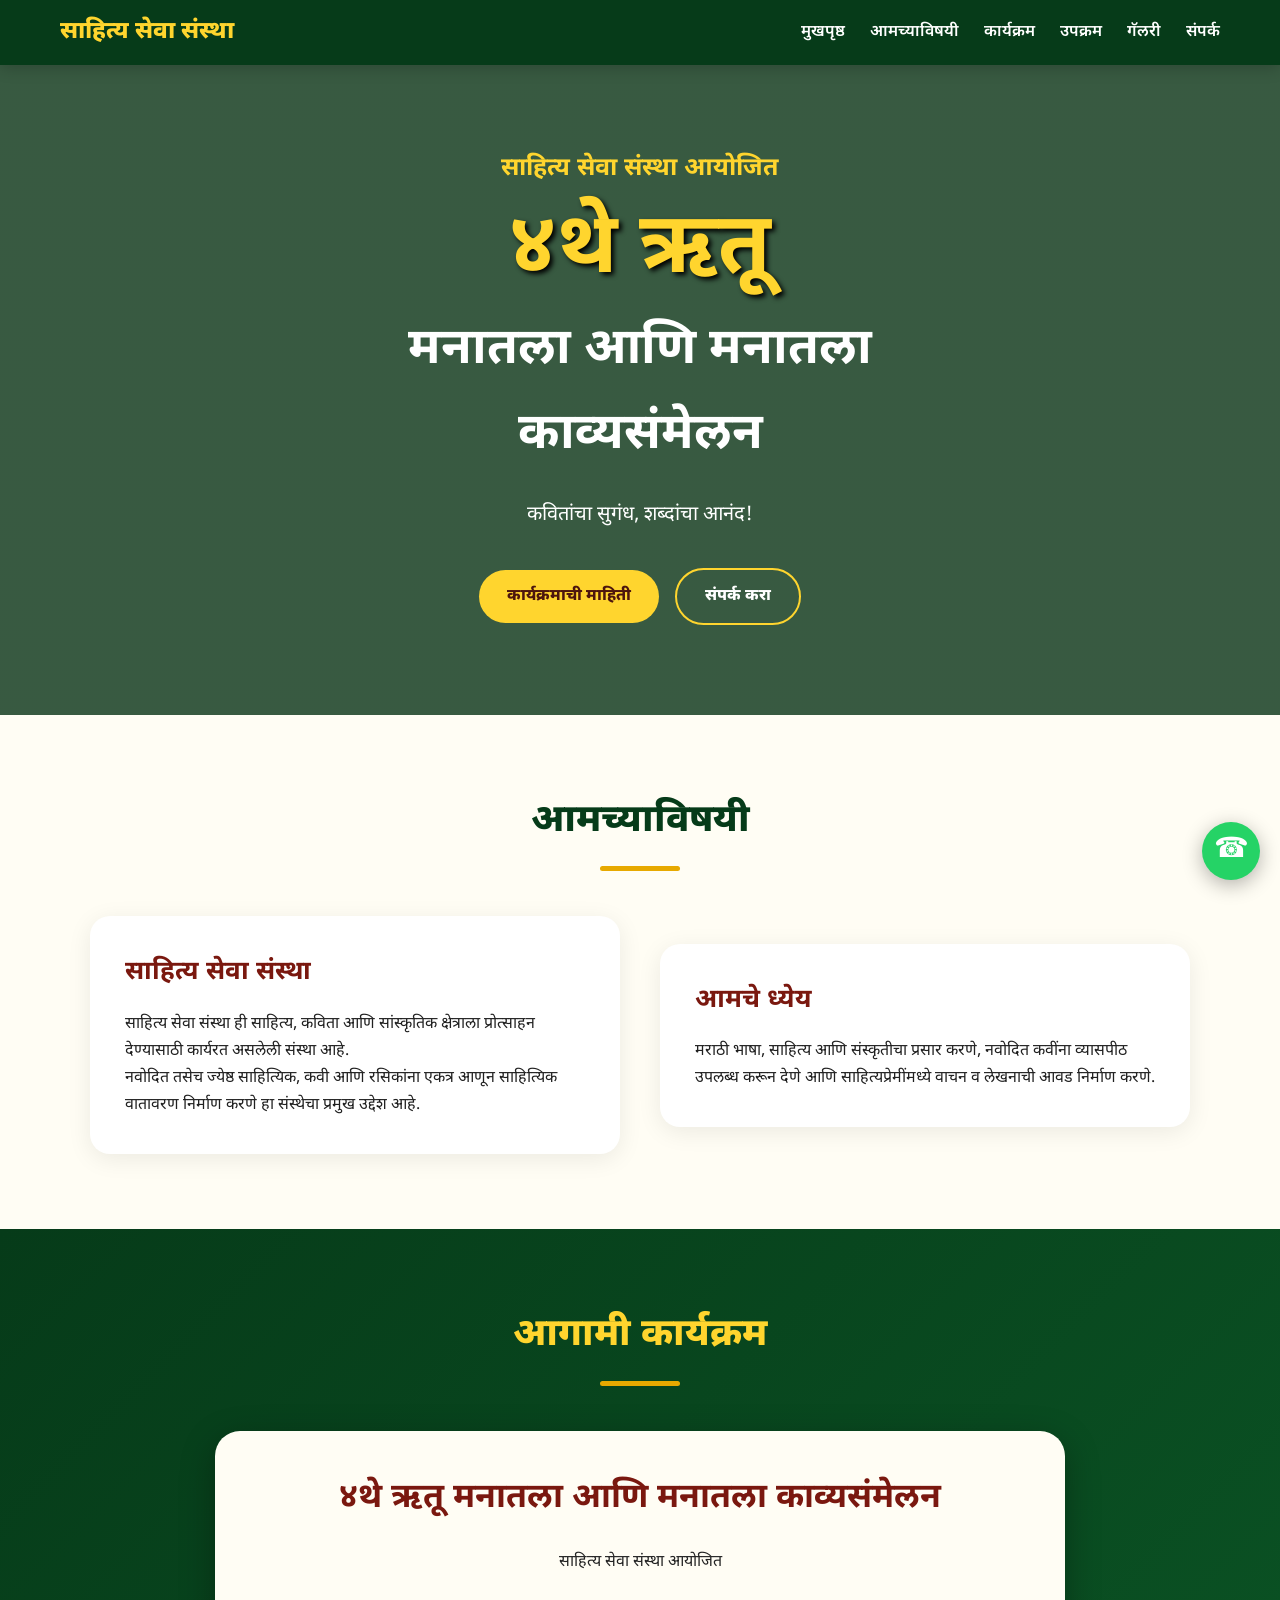
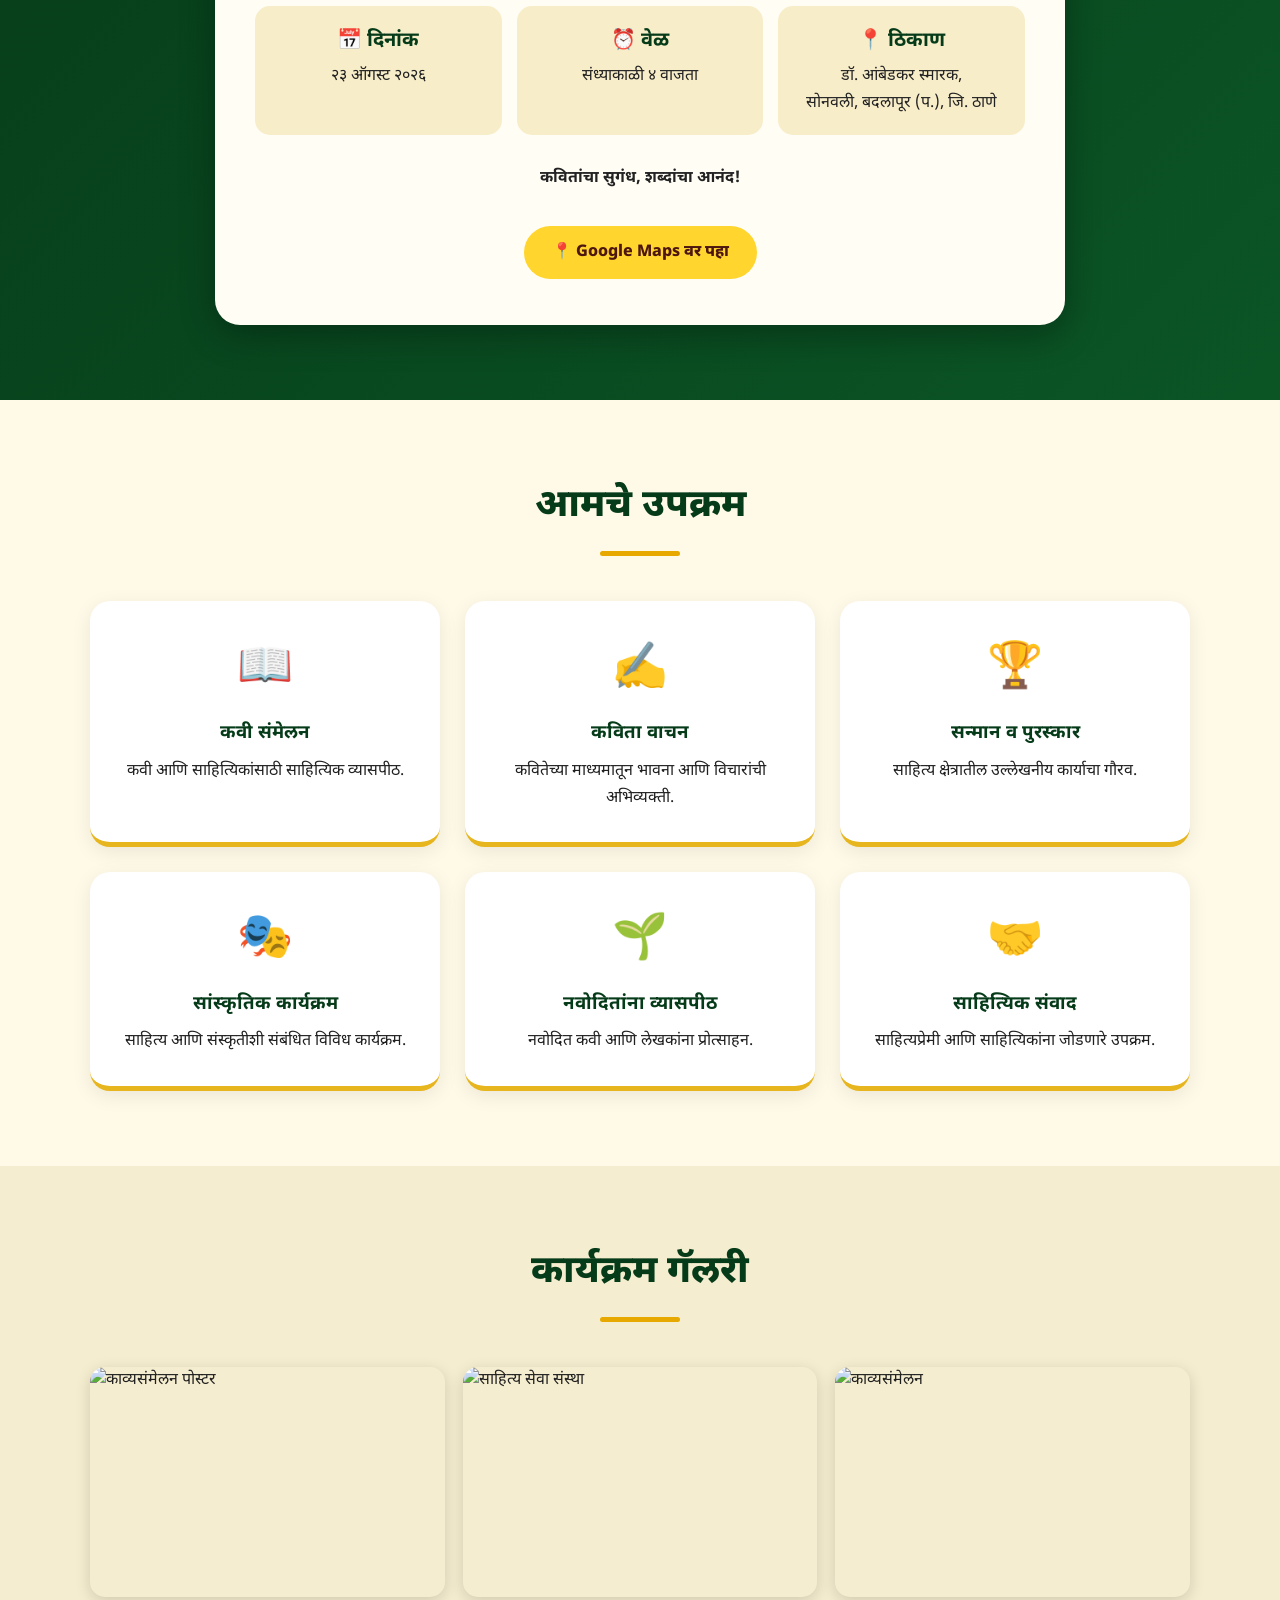
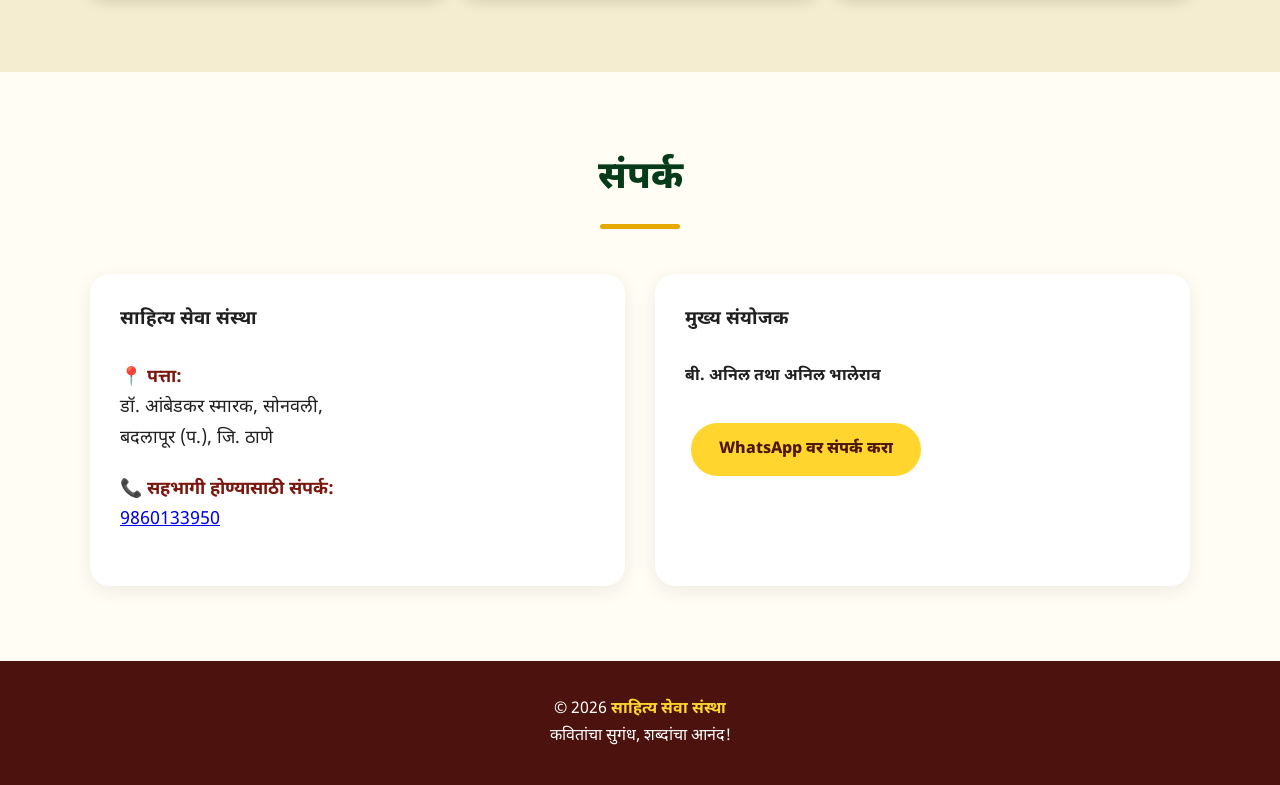
==== index.html @ 71b8d2a8 "Create index.html" ====
<!DOCTYPE html>
<html lang="mr">
<head>
  <meta charset="UTF-8">
  <meta name="viewport" content="width=device-width, initial-scale=1.0">

  <title>साहित्य सेवा संस्था | Sahitya Seva Sanstha</title>

  <meta name="description"
        content="साहित्य सेवा संस्था - कविता, साहित्य, कवी संमेलन आणि सांस्कृतिक उपक्रम">

  <link rel="preconnect" href="https://fonts.googleapis.com">
  <link rel="preconnect" href="https://fonts.gstatic.com" crossorigin>
  <link href="https://fonts.googleapis.com/css2?family=Noto+Sans+Devanagari:wght@400;500;600;700;800&display=swap" rel="stylesheet">

  <style>
    * {
      margin: 0;
      padding: 0;
      box-sizing: border-box;
    }

    html {
      scroll-behavior: smooth;
    }

    body {
      font-family: "Noto Sans Devanagari", sans-serif;
      background: #fff9e8;
      color: #202020;
      line-height: 1.7;
    }

    /* NAVBAR */
    nav {
      position: sticky;
      top: 0;
      z-index: 1000;
      background: #063b19;
      box-shadow: 0 3px 15px rgba(0,0,0,.2);
    }

    .nav-container {
      max-width: 1200px;
      margin: auto;
      display: flex;
      align-items: center;
      justify-content: space-between;
      padding: 12px 20px;
    }

    .logo-text {
      color: #ffd52e;
      font-size: 24px;
      font-weight: 800;
    }

    .menu {
      display: flex;
      gap: 25px;
      list-style: none;
    }

    .menu a {
      color: white;
      text-decoration: none;
      font-weight: 600;
      transition: .3s;
    }

    .menu a:hover {
      color: #ffd52e;
    }

    .menu-btn {
      display: none;
      color: white;
      font-size: 28px;
      cursor: pointer;
    }

    /* HERO */
    .hero {
      min-height: 650px;
      display: flex;
      align-items: center;
      justify-content: center;
      text-align: center;
      padding: 70px 20px;
      background:
        linear-gradient(rgba(0,45,18,.78), rgba(0,45,18,.78)),
        url("poster.jpg") center/cover no-repeat;
      color: white;
    }

    .hero-content {
      max-width: 900px;
    }

    .small-title {
      color: #ffd52e;
      font-size: 25px;
      font-weight: 700;
      margin-bottom: 10px;
    }

    .hero h1 {
      font-size: clamp(42px, 8vw, 85px);
      line-height: 1.2;
      color: #ffd52e;
      text-shadow: 3px 3px 5px #000;
    }

    .hero h2 {
      font-size: clamp(28px, 5vw, 50px);
      margin: 5px 0 20px;
    }

    .hero p {
      font-size: 20px;
      margin-bottom: 30px;
    }

    .btn {
      display: inline-block;
      background: #ffd52e;
      color: #4d160e;
      padding: 13px 28px;
      border-radius: 30px;
      text-decoration: none;
      font-weight: 800;
      margin: 6px;
      transition: .3s;
    }

    .btn:hover {
      transform: translateY(-3px);
      background: white;
    }

    .btn-outline {
      background: transparent;
      border: 2px solid #ffd52e;
      color: white;
    }

    /* GENERAL */
    section {
      padding: 75px 20px;
    }

    .container {
      max-width: 1100px;
      margin: auto;
    }

    .section-title {
      text-align: center;
      color: #063b19;
      font-size: 38px;
      margin-bottom: 12px;
      font-weight: 800;
    }

    .section-line {
      width: 80px;
      height: 5px;
      background: #e7a900;
      margin: 0 auto 45px;
      border-radius: 10px;
    }

    /* ABOUT */
    .about {
      background: #fffdf4;
    }

    .about-grid {
      display: grid;
      grid-template-columns: 1fr 1fr;
      gap: 40px;
      align-items: center;
    }

    .about-box {
      background: white;
      padding: 35px;
      border-radius: 20px;
      box-shadow: 0 5px 25px rgba(0,0,0,.08);
    }

    .about-box h3 {
      color: #7a180f;
      font-size: 26px;
      margin-bottom: 15px;
    }

    /* EVENT */
    .event {
      background: linear-gradient(135deg, #063b19, #0b5525);
      color: white;
    }

    .event .section-title {
      color: #ffd52e;
    }

    .event-card {
      max-width: 850px;
      margin: auto;
      background: #fffdf4;
      color: #222;
      padding: 40px;
      border-radius: 25px;
      text-align: center;
      box-shadow: 0 10px 35px rgba(0,0,0,.3);
    }

    .event-card h3 {
      color: #7a180f;
      font-size: 34px;
      margin-bottom: 20px;
    }

    .event-info {
      display: grid;
      grid-template-columns: repeat(3, 1fr);
      gap: 15px;
      margin: 30px 0;
    }

    .info {
      background: #f8edc9;
      padding: 18px;
      border-radius: 15px;
    }

    .info strong {
      display: block;
      color: #063b19;
      font-size: 20px;
      margin-bottom: 5px;
    }

    /* ACTIVITIES */
    .activities {
      background: #fff9e8;
    }

    .cards {
      display: grid;
      grid-template-columns: repeat(3, 1fr);
      gap: 25px;
    }

    .card {
      background: white;
      padding: 30px 20px;
      border-radius: 20px;
      text-align: center;
      box-shadow: 0 5px 20px rgba(0,0,0,.08);
      border-bottom: 5px solid #e7b51d;
      transition: .3s;
    }

    .card:hover {
      transform: translateY(-7px);
    }

    .icon {
      font-size: 45px;
      margin-bottom: 10px;
    }

    .card h3 {
      color: #063b19;
      margin-bottom: 8px;
    }

    /* GALLERY */
    .gallery {
      background: #f5edcf;
    }

    .gallery-grid {
      display: grid;
      grid-template-columns: repeat(3, 1fr);
      gap: 18px;
    }

    .gallery-grid img {
      width: 100%;
      height: 230px;
      object-fit: cover;
      border-radius: 15px;
      box-shadow: 0 4px 15px rgba(0,0,0,.15);
      transition: .3s;
    }

    .gallery-grid img:hover {
      transform: scale(1.03);
    }

    /* CONTACT */
    .contact {
      background: #fffdf4;
    }

    .contact-grid {
      display: grid;
      grid-template-columns: 1fr 1fr;
      gap: 30px;
    }

    .contact-box {
      padding: 30px;
      background: white;
      border-radius: 20px;
      box-shadow: 0 5px 20px rgba(0,0,0,.08);
    }

    .contact-item {
      margin-bottom: 20px;
      font-size: 18px;
    }

    .contact-item strong {
      color: #7a180f;
    }

    /* FOOTER */
    footer {
      background: #4c120d;
      color: white;
      text-align: center;
      padding: 35px 20px;
    }

    footer strong {
      color: #ffd52e;
    }

    /* WHATSAPP */
    .whatsapp {
      position: fixed;
      right: 20px;
      bottom: 20px;
      width: 58px;
      height: 58px;
      border-radius: 50%;
      background: #25D366;
      color: white;
      display: flex;
      align-items: center;
      justify-content: center;
      font-size: 28px;
      text-decoration: none;
      box-shadow: 0 5px 20px rgba(0,0,0,.3);
      z-index: 999;
    }

    /* MOBILE */
    @media (max-width: 768px) {

      .menu-btn {
        display: block;
      }

      .menu {
        display: none;
        position: absolute;
        top: 62px;
        left: 0;
        width: 100%;
        background: #063b19;
        flex-direction: column;
        text-align: center;
        padding: 20px;
        gap: 15px;
      }

      .menu.active {
        display: flex;
      }

      .about-grid,
      .contact-grid {
        grid-template-columns: 1fr;
      }

      .cards {
        grid-template-columns: 1fr;
      }

      .gallery-grid {
        grid-template-columns: 1fr 1fr;
      }

      .event-info {
        grid-template-columns: 1fr;
      }

      .hero {
        min-height: 600px;
      }

      .section-title {
        font-size: 30px;
      }
    }

    @media (max-width: 450px) {
      .gallery-grid {
        grid-template-columns: 1fr;
      }

      .event-card {
        padding: 25px 15px;
      }
    }
  </style>
</head>

<body>

<!-- NAVIGATION -->
<nav>
  <div class="nav-container">

    <div class="logo-text">
      साहित्य सेवा संस्था
    </div>

    <div class="menu-btn" onclick="toggleMenu()">☰</div>

    <ul class="menu" id="menu">
      <li><a href="#home">मुखपृष्ठ</a></li>
      <li><a href="#about">आमच्याविषयी</a></li>
      <li><a href="#event">कार्यक्रम</a></li>
      <li><a href="#activities">उपक्रम</a></li>
      <li><a href="#gallery">गॅलरी</a></li>
      <li><a href="#contact">संपर्क</a></li>
    </ul>

  </div>
</nav>


<!-- HERO -->
<section class="hero" id="home">

  <div class="hero-content">

    <div class="small-title">
      साहित्य सेवा संस्था आयोजित
    </div>

    <h1>४थे ऋतू</h1>

    <h2>मनातला आणि मनातला<br>काव्यसंमेलन</h2>

    <p>
      कवितांचा सुगंध, शब्दांचा आनंद!
    </p>

    <a href="#event" class="btn">
      कार्यक्रमाची माहिती
    </a>

    <a href="#contact" class="btn btn-outline">
      संपर्क करा
    </a>

  </div>

</section>


<!-- ABOUT -->
<section class="about" id="about">

  <div class="container">

    <h2 class="section-title">आमच्याविषयी</h2>
    <div class="section-line"></div>

    <div class="about-grid">

      <div class="about-box">

        <h3>साहित्य सेवा संस्था</h3>

        <p>
          साहित्य सेवा संस्था ही साहित्य, कविता आणि
          सांस्कृतिक क्षेत्राला प्रोत्साहन देण्यासाठी कार्यरत
          असलेली संस्था आहे.
        </p>

        <p>
          नवोदित तसेच ज्येष्ठ साहित्यिक, कवी आणि
          रसिकांना एकत्र आणून साहित्यिक वातावरण निर्माण
          करणे हा संस्थेचा प्रमुख उद्देश आहे.
        </p>

      </div>

      <div class="about-box">

        <h3>आमचे ध्येय</h3>

        <p>
          मराठी भाषा, साहित्य आणि संस्कृतीचा प्रसार करणे,
          नवोदित कवींना व्यासपीठ उपलब्ध करून देणे आणि
          साहित्यप्रेमींमध्ये वाचन व लेखनाची आवड निर्माण
          करणे.
        </p>

      </div>

    </div>

  </div>

</section>


<!-- EVENT -->
<section class="event" id="event">

  <div class="container">

    <h2 class="section-title">
      आगामी कार्यक्रम
    </h2>

    <div class="section-line"></div>

    <div class="event-card">

      <h3>
        ४थे ऋतू मनातला आणि मनातला काव्यसंमेलन
      </h3>

      <p>
        साहित्य सेवा संस्था आयोजित
      </p>

      <div class="event-info">

        <div class="info">
          <strong>📅 दिनांक</strong>
          २३ ऑगस्ट २०२६
        </div>

        <div class="info">
          <strong>⏰ वेळ</strong>
          संध्याकाळी ४ वाजता
        </div>

        <div class="info">
          <strong>📍 ठिकाण</strong>
          डॉ. आंबेडकर स्मारक,<br>
          सोनवली, बदलापूर (प.), जि. ठाणे
        </div>

      </div>

      <p>
        <strong>कवितांचा सुगंध, शब्दांचा आनंद!</strong>
      </p>

      <br>

      <a
        href="https://www.google.com/maps/search/?api=1&query=Dr.+Babasaheb+Ambedkar+Smark+Sonawali+Badlapur"
        target="_blank"
        class="btn">
        📍 Google Maps वर पहा
      </a>

    </div>

  </div>

</section>


<!-- ACTIVITIES -->
<section class="activities" id="activities">

  <div class="container">

    <h2 class="section-title">आमचे उपक्रम</h2>
    <div class="section-line"></div>

    <div class="cards">

      <div class="card">
        <div class="icon">📖</div>
        <h3>कवी संमेलन</h3>
        <p>
          कवी आणि साहित्यिकांसाठी साहित्यिक व्यासपीठ.
        </p>
      </div>

      <div class="card">
        <div class="icon">✍️</div>
        <h3>कविता वाचन</h3>
        <p>
          कवितेच्या माध्यमातून भावना आणि विचारांची अभिव्यक्ती.
        </p>
      </div>

      <div class="card">
        <div class="icon">🏆</div>
        <h3>सन्मान व पुरस्कार</h3>
        <p>
          साहित्य क्षेत्रातील उल्लेखनीय कार्याचा गौरव.
        </p>
      </div>

      <div class="card">
        <div class="icon">🎭</div>
        <h3>सांस्कृतिक कार्यक्रम</h3>
        <p>
          साहित्य आणि संस्कृतीशी संबंधित विविध कार्यक्रम.
        </p>
      </div>

      <div class="card">
        <div class="icon">🌱</div>
        <h3>नवोदितांना व्यासपीठ</h3>
        <p>
          नवोदित कवी आणि लेखकांना प्रोत्साहन.
        </p>
      </div>

      <div class="card">
        <div class="icon">🤝</div>
        <h3>साहित्यिक संवाद</h3>
        <p>
          साहित्यप्रेमी आणि साहित्यिकांना जोडणारे उपक्रम.
        </p>
      </div>

    </div>

  </div>

</section>


<!-- GALLERY -->
<section class="gallery" id="gallery">

  <div class="container">

    <h2 class="section-title">कार्यक्रम गॅलरी</h2>
    <div class="section-line"></div>

    <div class="gallery-grid">

      <img src="poster.jpg" alt="काव्यसंमेलन पोस्टर">

      <img src="poster.jpg" alt="साहित्य सेवा संस्था">

      <img src="poster.jpg" alt="काव्यसंमेलन">

    </div>

  </div>

</section>


<!-- CONTACT -->
<section class="contact" id="contact">

  <div class="container">

    <h2 class="section-title">संपर्क</h2>
    <div class="section-line"></div>

    <div class="contact-grid">

      <div class="contact-box">

        <h3>साहित्य सेवा संस्था</h3>

        <br>

        <div class="contact-item">
          <strong>📍 पत्ता:</strong><br>
          डॉ. आंबेडकर स्मारक, सोनवली,<br>
          बदलापूर (प.), जि. ठाणे
        </div>

        <div class="contact-item">
          <strong>📞 सहभागी होण्यासाठी संपर्क:</strong><br>
          <a href="tel:9860133950">
            9860133950
          </a>
        </div>

      </div>


      <div class="contact-box">

        <h3>मुख्य संयोजक</h3>

        <br>

        <p>
          <strong>बी. अनिल तथा अनिल भालेराव</strong>
        </p>

        <br>

        <a
          href="https://wa.me/919860133950?text=नमस्कार,%20साहित्य%20सेवा%20संस्थेच्या%20कार्यक्रमाबद्दल%20माहिती%20हवी%20आहे."
          target="_blank"
          class="btn">
          WhatsApp वर संपर्क करा
        </a>

      </div>

    </div>

  </div>

</section>


<!-- FOOTER -->
<footer>

  <p>
    © 2026 <strong>साहित्य सेवा संस्था</strong>
  </p>

  <p>
    कवितांचा सुगंध, शब्दांचा आनंद!
  </p>

</footer>


<!-- WHATSAPP -->
<a
  class="whatsapp"
  href="https://wa.me/919860133950"
  target="_blank"
  aria-label="WhatsApp">
  ☎
</a>


<script>
  function toggleMenu() {
    document.getElementById("menu").classList.toggle("active");
  }

  document.querySelectorAll(".menu a").forEach(function(link) {
    link.addEventListener("click", function() {
      document.getElementById("menu").classList.remove("active");
    });
  });
</script>

</body>
</html>
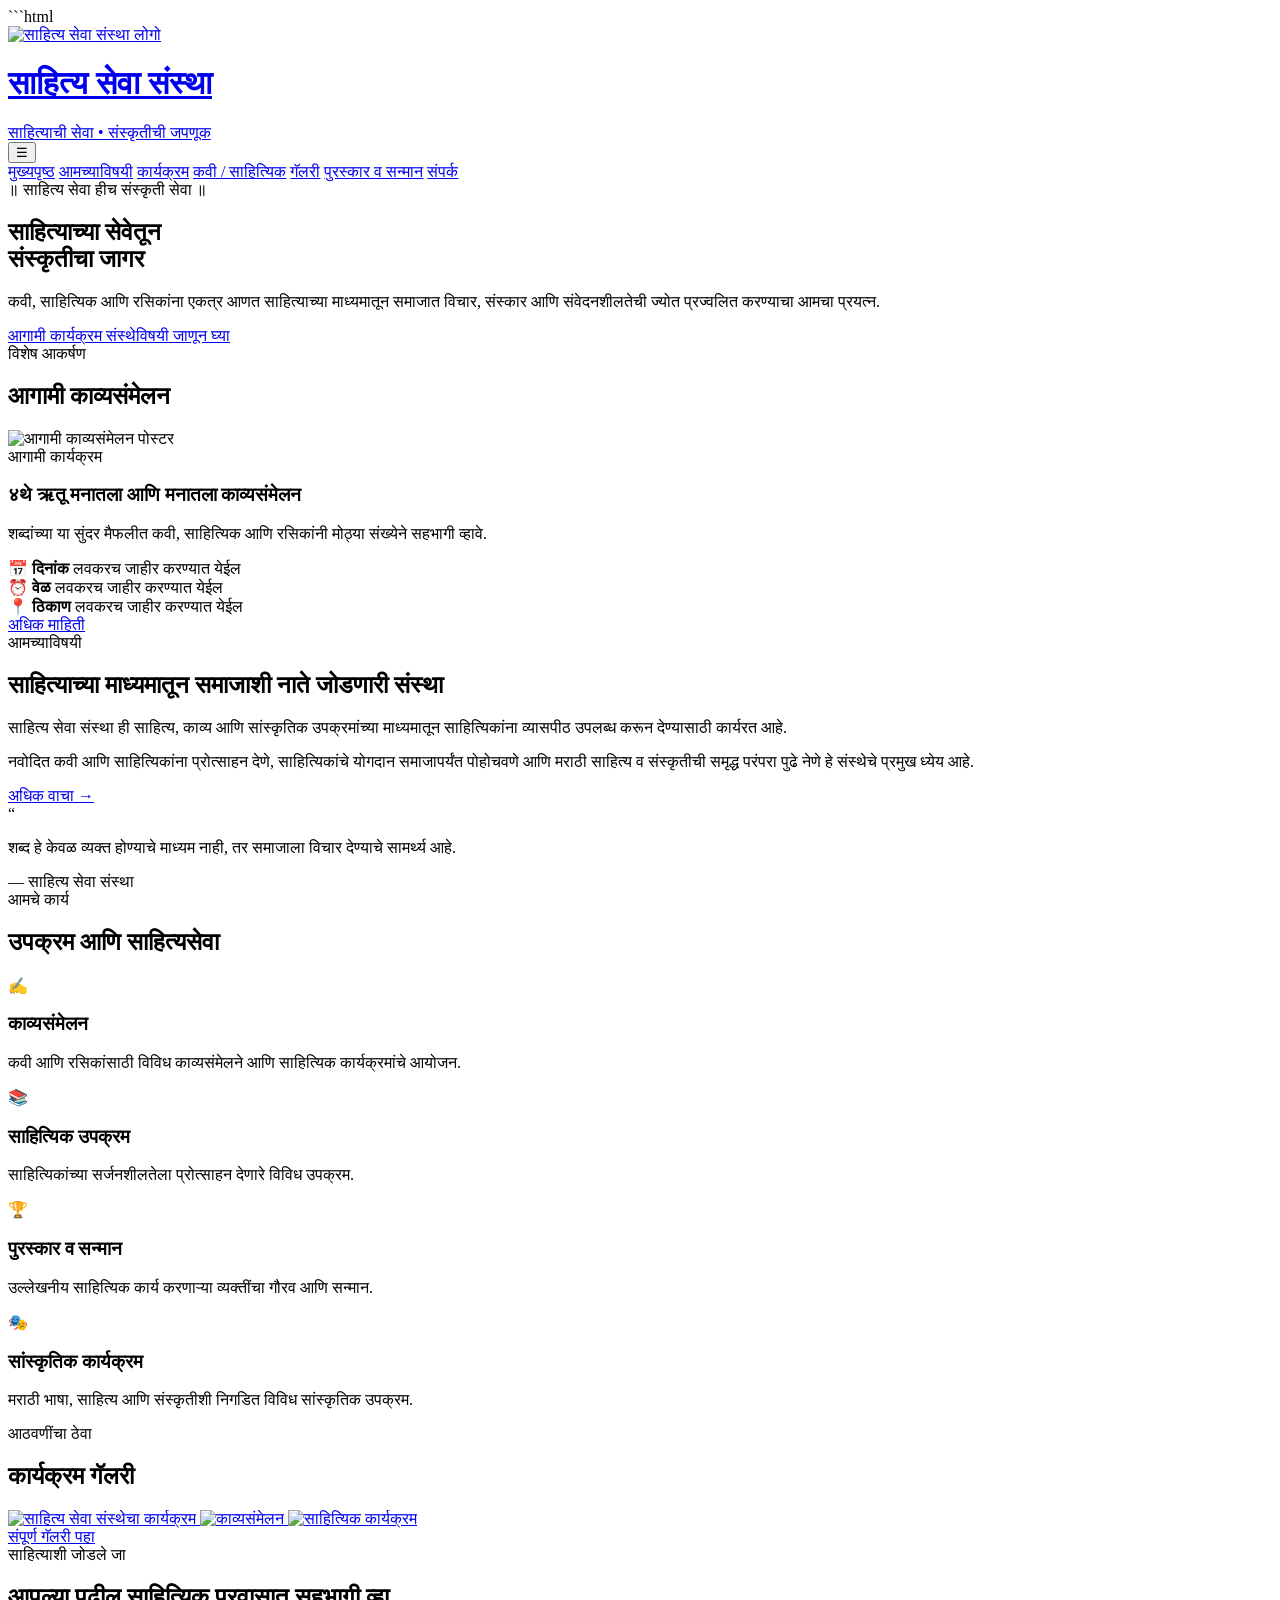
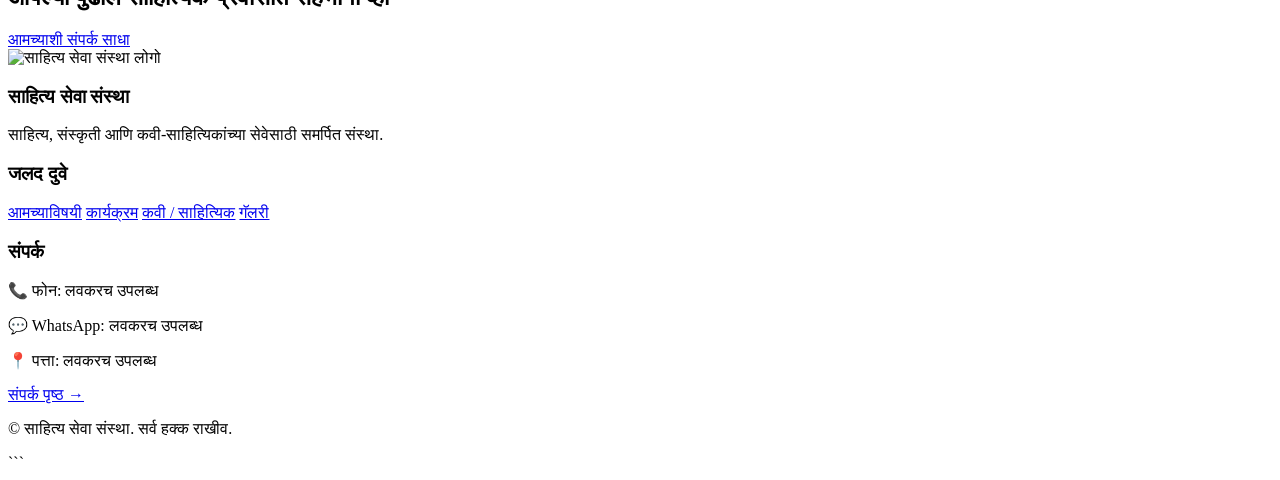
==== commit 91958057: "Update index.html" ====
--- a/index.html
+++ b/index.html
@@ -1,773 +1,397 @@
+```html
 <!DOCTYPE html>
 <html lang="mr">
 <head>
-  <meta charset="UTF-8">
-  <meta name="viewport" content="width=device-width, initial-scale=1.0">
-
-  <title>साहित्य सेवा संस्था | Sahitya Seva Sanstha</title>
-
-  <meta name="description"
-        content="साहित्य सेवा संस्था - कविता, साहित्य, कवी संमेलन आणि सांस्कृतिक उपक्रम">
-
-  <link rel="preconnect" href="https://fonts.googleapis.com">
-  <link rel="preconnect" href="https://fonts.gstatic.com" crossorigin>
-  <link href="https://fonts.googleapis.com/css2?family=Noto+Sans+Devanagari:wght@400;500;600;700;800&display=swap" rel="stylesheet">
-
-  <style>
-    * {
-      margin: 0;
-      padding: 0;
-      box-sizing: border-box;
-    }
-
-    html {
-      scroll-behavior: smooth;
-    }
-
-    body {
-      font-family: "Noto Sans Devanagari", sans-serif;
-      background: #fff9e8;
-      color: #202020;
-      line-height: 1.7;
-    }
-
-    /* NAVBAR */
-    nav {
-      position: sticky;
-      top: 0;
-      z-index: 1000;
-      background: #063b19;
-      box-shadow: 0 3px 15px rgba(0,0,0,.2);
-    }
-
-    .nav-container {
-      max-width: 1200px;
-      margin: auto;
-      display: flex;
-      align-items: center;
-      justify-content: space-between;
-      padding: 12px 20px;
-    }
-
-    .logo-text {
-      color: #ffd52e;
-      font-size: 24px;
-      font-weight: 800;
-    }
-
-    .menu {
-      display: flex;
-      gap: 25px;
-      list-style: none;
-    }
-
-    .menu a {
-      color: white;
-      text-decoration: none;
-      font-weight: 600;
-      transition: .3s;
-    }
-
-    .menu a:hover {
-      color: #ffd52e;
-    }
-
-    .menu-btn {
-      display: none;
-      color: white;
-      font-size: 28px;
-      cursor: pointer;
-    }
-
-    /* HERO */
-    .hero {
-      min-height: 650px;
-      display: flex;
-      align-items: center;
-      justify-content: center;
-      text-align: center;
-      padding: 70px 20px;
-      background:
-        linear-gradient(rgba(0,45,18,.78), rgba(0,45,18,.78)),
-        url("poster.jpg") center/cover no-repeat;
-      color: white;
-    }
-
-    .hero-content {
-      max-width: 900px;
-    }
-
-    .small-title {
-      color: #ffd52e;
-      font-size: 25px;
-      font-weight: 700;
-      margin-bottom: 10px;
-    }
-
-    .hero h1 {
-      font-size: clamp(42px, 8vw, 85px);
-      line-height: 1.2;
-      color: #ffd52e;
-      text-shadow: 3px 3px 5px #000;
-    }
-
-    .hero h2 {
-      font-size: clamp(28px, 5vw, 50px);
-      margin: 5px 0 20px;
-    }
-
-    .hero p {
-      font-size: 20px;
-      margin-bottom: 30px;
-    }
-
-    .btn {
-      display: inline-block;
-      background: #ffd52e;
-      color: #4d160e;
-      padding: 13px 28px;
-      border-radius: 30px;
-      text-decoration: none;
-      font-weight: 800;
-      margin: 6px;
-      transition: .3s;
-    }
-
-    .btn:hover {
-      transform: translateY(-3px);
-      background: white;
-    }
-
-    .btn-outline {
-      background: transparent;
-      border: 2px solid #ffd52e;
-      color: white;
-    }
-
-    /* GENERAL */
-    section {
-      padding: 75px 20px;
-    }
-
-    .container {
-      max-width: 1100px;
-      margin: auto;
-    }
-
-    .section-title {
-      text-align: center;
-      color: #063b19;
-      font-size: 38px;
-      margin-bottom: 12px;
-      font-weight: 800;
-    }
-
-    .section-line {
-      width: 80px;
-      height: 5px;
-      background: #e7a900;
-      margin: 0 auto 45px;
-      border-radius: 10px;
-    }
-
-    /* ABOUT */
-    .about {
-      background: #fffdf4;
-    }
-
-    .about-grid {
-      display: grid;
-      grid-template-columns: 1fr 1fr;
-      gap: 40px;
-      align-items: center;
-    }
-
-    .about-box {
-      background: white;
-      padding: 35px;
-      border-radius: 20px;
-      box-shadow: 0 5px 25px rgba(0,0,0,.08);
-    }
-
-    .about-box h3 {
-      color: #7a180f;
-      font-size: 26px;
-      margin-bottom: 15px;
-    }
-
-    /* EVENT */
-    .event {
-      background: linear-gradient(135deg, #063b19, #0b5525);
-      color: white;
-    }
-
-    .event .section-title {
-      color: #ffd52e;
-    }
-
-    .event-card {
-      max-width: 850px;
-      margin: auto;
-      background: #fffdf4;
-      color: #222;
-      padding: 40px;
-      border-radius: 25px;
-      text-align: center;
-      box-shadow: 0 10px 35px rgba(0,0,0,.3);
-    }
-
-    .event-card h3 {
-      color: #7a180f;
-      font-size: 34px;
-      margin-bottom: 20px;
-    }
-
-    .event-info {
-      display: grid;
-      grid-template-columns: repeat(3, 1fr);
-      gap: 15px;
-      margin: 30px 0;
-    }
-
-    .info {
-      background: #f8edc9;
-      padding: 18px;
-      border-radius: 15px;
-    }
-
-    .info strong {
-      display: block;
-      color: #063b19;
-      font-size: 20px;
-      margin-bottom: 5px;
-    }
-
-    /* ACTIVITIES */
-    .activities {
-      background: #fff9e8;
-    }
-
-    .cards {
-      display: grid;
-      grid-template-columns: repeat(3, 1fr);
-      gap: 25px;
-    }
-
-    .card {
-      background: white;
-      padding: 30px 20px;
-      border-radius: 20px;
-      text-align: center;
-      box-shadow: 0 5px 20px rgba(0,0,0,.08);
-      border-bottom: 5px solid #e7b51d;
-      transition: .3s;
-    }
-
-    .card:hover {
-      transform: translateY(-7px);
-    }
-
-    .icon {
-      font-size: 45px;
-      margin-bottom: 10px;
-    }
-
-    .card h3 {
-      color: #063b19;
-      margin-bottom: 8px;
-    }
-
-    /* GALLERY */
-    .gallery {
-      background: #f5edcf;
-    }
-
-    .gallery-grid {
-      display: grid;
-      grid-template-columns: repeat(3, 1fr);
-      gap: 18px;
-    }
-
-    .gallery-grid img {
-      width: 100%;
-      height: 230px;
-      object-fit: cover;
-      border-radius: 15px;
-      box-shadow: 0 4px 15px rgba(0,0,0,.15);
-      transition: .3s;
-    }
-
-    .gallery-grid img:hover {
-      transform: scale(1.03);
-    }
-
-    /* CONTACT */
-    .contact {
-      background: #fffdf4;
-    }
-
-    .contact-grid {
-      display: grid;
-      grid-template-columns: 1fr 1fr;
-      gap: 30px;
-    }
-
-    .contact-box {
-      padding: 30px;
-      background: white;
-      border-radius: 20px;
-      box-shadow: 0 5px 20px rgba(0,0,0,.08);
-    }
-
-    .contact-item {
-      margin-bottom: 20px;
-      font-size: 18px;
-    }
-
-    .contact-item strong {
-      color: #7a180f;
-    }
-
-    /* FOOTER */
-    footer {
-      background: #4c120d;
-      color: white;
-      text-align: center;
-      padding: 35px 20px;
-    }
-
-    footer strong {
-      color: #ffd52e;
-    }
-
-    /* WHATSAPP */
-    .whatsapp {
-      position: fixed;
-      right: 20px;
-      bottom: 20px;
-      width: 58px;
-      height: 58px;
-      border-radius: 50%;
-      background: #25D366;
-      color: white;
-      display: flex;
-      align-items: center;
-      justify-content: center;
-      font-size: 28px;
-      text-decoration: none;
-      box-shadow: 0 5px 20px rgba(0,0,0,.3);
-      z-index: 999;
-    }
-
-    /* MOBILE */
-    @media (max-width: 768px) {
-
-      .menu-btn {
-        display: block;
-      }
-
-      .menu {
-        display: none;
-        position: absolute;
-        top: 62px;
-        left: 0;
-        width: 100%;
-        background: #063b19;
-        flex-direction: column;
-        text-align: center;
-        padding: 20px;
-        gap: 15px;
-      }
-
-      .menu.active {
-        display: flex;
-      }
-
-      .about-grid,
-      .contact-grid {
-        grid-template-columns: 1fr;
-      }
-
-      .cards {
-        grid-template-columns: 1fr;
-      }
-
-      .gallery-grid {
-        grid-template-columns: 1fr 1fr;
-      }
-
-      .event-info {
-        grid-template-columns: 1fr;
-      }
-
-      .hero {
-        min-height: 600px;
-      }
-
-      .section-title {
-        font-size: 30px;
-      }
-    }
-
-    @media (max-width: 450px) {
-      .gallery-grid {
-        grid-template-columns: 1fr;
-      }
-
-      .event-card {
-        padding: 25px 15px;
-      }
-    }
-  </style>
+    <meta charset="UTF-8">
+    <meta name="viewport" content="width=device-width, initial-scale=1.0">
+
+    <title>साहित्य सेवा संस्था | साहित्य, संस्कृती आणि काव्यसेवा</title>
+
+    <meta name="description"
+          content="साहित्य सेवा संस्था - साहित्य, काव्य, संस्कृती आणि साहित्यिकांच्या सेवेसाठी कार्यरत संस्था.">
+
+    <link rel="stylesheet" href="style.css">
 </head>
 
 <body>
 
-<!-- NAVIGATION -->
-<nav>
-  <div class="nav-container">
-
-    <div class="logo-text">
-      साहित्य सेवा संस्था
-    </div>
-
-    <div class="menu-btn" onclick="toggleMenu()">☰</div>
-
-    <ul class="menu" id="menu">
-      <li><a href="#home">मुखपृष्ठ</a></li>
-      <li><a href="#about">आमच्याविषयी</a></li>
-      <li><a href="#event">कार्यक्रम</a></li>
-      <li><a href="#activities">उपक्रम</a></li>
-      <li><a href="#gallery">गॅलरी</a></li>
-      <li><a href="#contact">संपर्क</a></li>
-    </ul>
-
-  </div>
-</nav>
-
-
-<!-- HERO -->
-<section class="hero" id="home">
-
-  <div class="hero-content">
-
-    <div class="small-title">
-      साहित्य सेवा संस्था आयोजित
-    </div>
-
-    <h1>४थे ऋतू</h1>
-
-    <h2>मनातला आणि मनातला<br>काव्यसंमेलन</h2>
-
-    <p>
-      कवितांचा सुगंध, शब्दांचा आनंद!
-    </p>
-
-    <a href="#event" class="btn">
-      कार्यक्रमाची माहिती
-    </a>
-
-    <a href="#contact" class="btn btn-outline">
-      संपर्क करा
-    </a>
-
-  </div>
-
-</section>
-
-
-<!-- ABOUT -->
-<section class="about" id="about">
-
-  <div class="container">
-
-    <h2 class="section-title">आमच्याविषयी</h2>
-    <div class="section-line"></div>
-
-    <div class="about-grid">
-
-      <div class="about-box">
-
-        <h3>साहित्य सेवा संस्था</h3>
-
-        <p>
-          साहित्य सेवा संस्था ही साहित्य, कविता आणि
-          सांस्कृतिक क्षेत्राला प्रोत्साहन देण्यासाठी कार्यरत
-          असलेली संस्था आहे.
-        </p>
-
-        <p>
-          नवोदित तसेच ज्येष्ठ साहित्यिक, कवी आणि
-          रसिकांना एकत्र आणून साहित्यिक वातावरण निर्माण
-          करणे हा संस्थेचा प्रमुख उद्देश आहे.
-        </p>
-
-      </div>
-
-      <div class="about-box">
-
-        <h3>आमचे ध्येय</h3>
-
-        <p>
-          मराठी भाषा, साहित्य आणि संस्कृतीचा प्रसार करणे,
-          नवोदित कवींना व्यासपीठ उपलब्ध करून देणे आणि
-          साहित्यप्रेमींमध्ये वाचन व लेखनाची आवड निर्माण
-          करणे.
-        </p>
-
-      </div>
-
-    </div>
-
-  </div>
-
-</section>
-
-
-<!-- EVENT -->
-<section class="event" id="event">
-
-  <div class="container">
-
-    <h2 class="section-title">
-      आगामी कार्यक्रम
-    </h2>
-
-    <div class="section-line"></div>
-
-    <div class="event-card">
-
-      <h3>
-        ४थे ऋतू मनातला आणि मनातला काव्यसंमेलन
-      </h3>
-
-      <p>
-        साहित्य सेवा संस्था आयोजित
-      </p>
-
-      <div class="event-info">
-
-        <div class="info">
-          <strong>📅 दिनांक</strong>
-          २३ ऑगस्ट २०२६
+    <!-- Header -->
+    <header class="site-header">
+
+        <div class="container header-inner">
+
+            <a href="index.html" class="logo">
+                <img src="images/logo.png" alt="साहित्य सेवा संस्था लोगो">
+                <div>
+                    <h1>साहित्य सेवा संस्था</h1>
+                    <span>साहित्याची सेवा • संस्कृतीची जपणूक</span>
+                </div>
+            </a>
+
+            <button class="menu-toggle" id="menuToggle" aria-label="Menu">
+                ☰
+            </button>
+
+            <nav class="main-nav" id="mainNav">
+                <a href="index.html" class="active">मुख्यपृष्ठ</a>
+                <a href="about.html">आमच्याविषयी</a>
+                <a href="events.html">कार्यक्रम</a>
+                <a href="poets.html">कवी / साहित्यिक</a>
+                <a href="gallery.html">गॅलरी</a>
+                <a href="awards.html">पुरस्कार व सन्मान</a>
+                <a href="contact.html">संपर्क</a>
+            </nav>
+
         </div>
 
-        <div class="info">
-          <strong>⏰ वेळ</strong>
-          संध्याकाळी ४ वाजता
+    </header>
+
+
+    <!-- Hero Section -->
+    <main>
+
+        <section class="hero">
+
+            <div class="container hero-content">
+
+                <div class="hero-text">
+
+                    <span class="hero-tag">॥ साहित्य सेवा हीच संस्कृती सेवा ॥</span>
+
+                    <h2>
+                        साहित्याच्या सेवेतून<br>
+                        <span>संस्कृतीचा जागर</span>
+                    </h2>
+
+                    <p>
+                        कवी, साहित्यिक आणि रसिकांना एकत्र आणत
+                        साहित्याच्या माध्यमातून समाजात विचार,
+                        संस्कार आणि संवेदनशीलतेची ज्योत प्रज्वलित करण्याचा
+                        आमचा प्रयत्न.
+                    </p>
+
+                    <div class="hero-buttons">
+                        <a href="events.html" class="btn btn-primary">
+                            आगामी कार्यक्रम
+                        </a>
+
+                        <a href="about.html" class="btn btn-outline">
+                            संस्थेविषयी जाणून घ्या
+                        </a>
+                    </div>
+
+                </div>
+
+            </div>
+
+        </section>
+
+
+        <!-- Upcoming Event -->
+        <section class="section upcoming-event">
+
+            <div class="container">
+
+                <div class="section-heading">
+                    <span>विशेष आकर्षण</span>
+                    <h2>आगामी काव्यसंमेलन</h2>
+                    <div class="heading-line"></div>
+                </div>
+
+                <div class="event-card">
+
+                    <div class="event-poster">
+                        <img src="images/poster.jpg"
+                             alt="आगामी काव्यसंमेलन पोस्टर">
+                    </div>
+
+                    <div class="event-info">
+
+                        <span class="event-label">आगामी कार्यक्रम</span>
+
+                        <h3>
+                            ४थे ऋतू मनातला
+                            आणि मनातला काव्यसंमेलन
+                        </h3>
+
+                        <p class="event-description">
+                            शब्दांच्या या सुंदर मैफलीत कवी, साहित्यिक
+                            आणि रसिकांनी मोठ्या संख्येने सहभागी व्हावे.
+                        </p>
+
+                        <div class="event-details">
+
+                            <div>
+                                <strong>📅 दिनांक</strong>
+                                <span>लवकरच जाहीर करण्यात येईल</span>
+                            </div>
+
+                            <div>
+                                <strong>⏰ वेळ</strong>
+                                <span>लवकरच जाहीर करण्यात येईल</span>
+                            </div>
+
+                            <div>
+                                <strong>📍 ठिकाण</strong>
+                                <span>लवकरच जाहीर करण्यात येईल</span>
+                            </div>
+
+                        </div>
+
+                        <a href="events.html" class="btn btn-primary">
+                            अधिक माहिती
+                        </a>
+
+                    </div>
+
+                </div>
+
+            </div>
+
+        </section>
+
+
+        <!-- About Preview -->
+        <section class="section about-preview">
+
+            <div class="container two-column">
+
+                <div class="about-content">
+
+                    <span class="section-tag">आमच्याविषयी</span>
+
+                    <h2>
+                        साहित्याच्या माध्यमातून
+                        समाजाशी नाते जोडणारी संस्था
+                    </h2>
+
+                    <p>
+                        साहित्य सेवा संस्था ही साहित्य, काव्य आणि
+                        सांस्कृतिक उपक्रमांच्या माध्यमातून साहित्यिकांना
+                        व्यासपीठ उपलब्ध करून देण्यासाठी कार्यरत आहे.
+                    </p>
+
+                    <p>
+                        नवोदित कवी आणि साहित्यिकांना प्रोत्साहन देणे,
+                        साहित्यिकांचे योगदान समाजापर्यंत पोहोचवणे आणि
+                        मराठी साहित्य व संस्कृतीची समृद्ध परंपरा पुढे
+                        नेणे हे संस्थेचे प्रमुख ध्येय आहे.
+                    </p>
+
+                    <a href="about.html" class="text-link">
+                        अधिक वाचा →
+                    </a>
+
+                </div>
+
+                <div class="about-box">
+
+                    <div class="quote-mark">“</div>
+
+                    <p>
+                        शब्द हे केवळ व्यक्त होण्याचे माध्यम नाही,
+                        तर समाजाला विचार देण्याचे सामर्थ्य आहे.
+                    </p>
+
+                    <span>— साहित्य सेवा संस्था</span>
+
+                </div>
+
+            </div>
+
+        </section>
+
+
+        <!-- Activities -->
+        <section class="section activities">
+
+            <div class="container">
+
+                <div class="section-heading">
+                    <span>आमचे कार्य</span>
+                    <h2>उपक्रम आणि साहित्यसेवा</h2>
+                    <div class="heading-line"></div>
+                </div>
+
+                <div class="activity-grid">
+
+                    <article class="activity-card">
+                        <div class="activity-icon">✍️</div>
+                        <h3>काव्यसंमेलन</h3>
+                        <p>
+                            कवी आणि रसिकांसाठी विविध काव्यसंमेलने
+                            आणि साहित्यिक कार्यक्रमांचे आयोजन.
+                        </p>
+                    </article>
+
+                    <article class="activity-card">
+                        <div class="activity-icon">📚</div>
+                        <h3>साहित्यिक उपक्रम</h3>
+                        <p>
+                            साहित्यिकांच्या सर्जनशीलतेला प्रोत्साहन
+                            देणारे विविध उपक्रम.
+                        </p>
+                    </article>
+
+                    <article class="activity-card">
+                        <div class="activity-icon">🏆</div>
+                        <h3>पुरस्कार व सन्मान</h3>
+                        <p>
+                            उल्लेखनीय साहित्यिक कार्य करणाऱ्या
+                            व्यक्तींचा गौरव आणि सन्मान.
+                        </p>
+                    </article>
+
+                    <article class="activity-card">
+                        <div class="activity-icon">🎭</div>
+                        <h3>सांस्कृतिक कार्यक्रम</h3>
+                        <p>
+                            मराठी भाषा, साहित्य आणि संस्कृतीशी
+                            निगडित विविध सांस्कृतिक उपक्रम.
+                        </p>
+                    </article>
+
+                </div>
+
+            </div>
+
+        </section>
+
+
+        <!-- Gallery Preview -->
+        <section class="section gallery-preview">
+
+            <div class="container">
+
+                <div class="section-heading">
+                    <span>आठवणींचा ठेवा</span>
+                    <h2>कार्यक्रम गॅलरी</h2>
+                    <div class="heading-line"></div>
+                </div>
+
+                <div class="gallery-grid">
+
+                    <a href="gallery.html" class="gallery-item">
+                        <img src="images/gallery1.jpg"
+                             alt="साहित्य सेवा संस्थेचा कार्यक्रम">
+                    </a>
+
+                    <a href="gallery.html" class="gallery-item">
+                        <img src="images/gallery2.jpg"
+                             alt="काव्यसंमेलन">
+                    </a>
+
+                    <a href="gallery.html" class="gallery-item">
+                        <img src="images/gallery3.jpg"
+                             alt="साहित्यिक कार्यक्रम">
+                    </a>
+
+                </div>
+
+                <div class="center-button">
+                    <a href="gallery.html" class="btn btn-outline">
+                        संपूर्ण गॅलरी पहा
+                    </a>
+                </div>
+
+            </div>
+
+        </section>
+
+
+        <!-- Contact CTA -->
+        <section class="contact-cta">
+
+            <div class="container">
+
+                <div>
+                    <span>साहित्याशी जोडले जा</span>
+
+                    <h2>
+                        आपल्या पुढील साहित्यिक
+                        प्रवासात सहभागी व्हा
+                    </h2>
+                </div>
+
+                <a href="contact.html" class="btn btn-light">
+                    आमच्याशी संपर्क साधा
+                </a>
+
+            </div>
+
+        </section>
+
+    </main>
+
+
+    <!-- Footer -->
+    <footer class="site-footer">
+
+        <div class="container footer-grid">
+
+            <div class="footer-about">
+
+                <img src="images/logo.png"
+                     alt="साहित्य सेवा संस्था लोगो"
+                     class="footer-logo">
+
+                <h3>साहित्य सेवा संस्था</h3>
+
+                <p>
+                    साहित्य, संस्कृती आणि कवी-साहित्यिकांच्या
+                    सेवेसाठी समर्पित संस्था.
+                </p>
+
+            </div>
+
+
+            <div class="footer-links">
+
+                <h3>जलद दुवे</h3>
+
+                <a href="about.html">आमच्याविषयी</a>
+                <a href="events.html">कार्यक्रम</a>
+                <a href="poets.html">कवी / साहित्यिक</a>
+                <a href="gallery.html">गॅलरी</a>
+
+            </div>
+
+
+            <div class="footer-contact">
+
+                <h3>संपर्क</h3>
+
+                <p>📞 फोन: लवकरच उपलब्ध</p>
+                <p>💬 WhatsApp: लवकरच उपलब्ध</p>
+                <p>📍 पत्ता: लवकरच उपलब्ध</p>
+
+                <a href="contact.html">
+                    संपर्क पृष्ठ →
+                </a>
+
+            </div>
+
         </div>
 
-        <div class="info">
-          <strong>📍 ठिकाण</strong>
-          डॉ. आंबेडकर स्मारक,<br>
-          सोनवली, बदलापूर (प.), जि. ठाणे
+
+        <div class="footer-bottom">
+
+            <div class="container">
+
+                <p>
+                    © <span id="currentYear"></span>
+                    साहित्य सेवा संस्था. सर्व हक्क राखीव.
+                </p>
+
+            </div>
+
         </div>
 
-      </div>
-
-      <p>
-        <strong>कवितांचा सुगंध, शब्दांचा आनंद!</strong>
-      </p>
-
-      <br>
-
-      <a
-        href="https://www.google.com/maps/search/?api=1&query=Dr.+Babasaheb+Ambedkar+Smark+Sonawali+Badlapur"
-        target="_blank"
-        class="btn">
-        📍 Google Maps वर पहा
-      </a>
-
-    </div>
-
-  </div>
-
-</section>
-
-
-<!-- ACTIVITIES -->
-<section class="activities" id="activities">
-
-  <div class="container">
-
-    <h2 class="section-title">आमचे उपक्रम</h2>
-    <div class="section-line"></div>
-
-    <div class="cards">
-
-      <div class="card">
-        <div class="icon">📖</div>
-        <h3>कवी संमेलन</h3>
-        <p>
-          कवी आणि साहित्यिकांसाठी साहित्यिक व्यासपीठ.
-        </p>
-      </div>
-
-      <div class="card">
-        <div class="icon">✍️</div>
-        <h3>कविता वाचन</h3>
-        <p>
-          कवितेच्या माध्यमातून भावना आणि विचारांची अभिव्यक्ती.
-        </p>
-      </div>
-
-      <div class="card">
-        <div class="icon">🏆</div>
-        <h3>सन्मान व पुरस्कार</h3>
-        <p>
-          साहित्य क्षेत्रातील उल्लेखनीय कार्याचा गौरव.
-        </p>
-      </div>
-
-      <div class="card">
-        <div class="icon">🎭</div>
-        <h3>सांस्कृतिक कार्यक्रम</h3>
-        <p>
-          साहित्य आणि संस्कृतीशी संबंधित विविध कार्यक्रम.
-        </p>
-      </div>
-
-      <div class="card">
-        <div class="icon">🌱</div>
-        <h3>नवोदितांना व्यासपीठ</h3>
-        <p>
-          नवोदित कवी आणि लेखकांना प्रोत्साहन.
-        </p>
-      </div>
-
-      <div class="card">
-        <div class="icon">🤝</div>
-        <h3>साहित्यिक संवाद</h3>
-        <p>
-          साहित्यप्रेमी आणि साहित्यिकांना जोडणारे उपक्रम.
-        </p>
-      </div>
-
-    </div>
-
-  </div>
-
-</section>
-
-
-<!-- GALLERY -->
-<section class="gallery" id="gallery">
-
-  <div class="container">
-
-    <h2 class="section-title">कार्यक्रम गॅलरी</h2>
-    <div class="section-line"></div>
-
-    <div class="gallery-grid">
-
-      <img src="poster.jpg" alt="काव्यसंमेलन पोस्टर">
-
-      <img src="poster.jpg" alt="साहित्य सेवा संस्था">
-
-      <img src="poster.jpg" alt="काव्यसंमेलन">
-
-    </div>
-
-  </div>
-
-</section>
-
-
-<!-- CONTACT -->
-<section class="contact" id="contact">
-
-  <div class="container">
-
-    <h2 class="section-title">संपर्क</h2>
-    <div class="section-line"></div>
-
-    <div class="contact-grid">
-
-      <div class="contact-box">
-
-        <h3>साहित्य सेवा संस्था</h3>
-
-        <br>
-
-        <div class="contact-item">
-          <strong>📍 पत्ता:</strong><br>
-          डॉ. आंबेडकर स्मारक, सोनवली,<br>
-          बदलापूर (प.), जि. ठाणे
-        </div>
-
-        <div class="contact-item">
-          <strong>📞 सहभागी होण्यासाठी संपर्क:</strong><br>
-          <a href="tel:9860133950">
-            9860133950
-          </a>
-        </div>
-
-      </div>
-
-
-      <div class="contact-box">
-
-        <h3>मुख्य संयोजक</h3>
-
-        <br>
-
-        <p>
-          <strong>बी. अनिल तथा अनिल भालेराव</strong>
-        </p>
-
-        <br>
-
-        <a
-          href="https://wa.me/919860133950?text=नमस्कार,%20साहित्य%20सेवा%20संस्थेच्या%20कार्यक्रमाबद्दल%20माहिती%20हवी%20आहे."
-          target="_blank"
-          class="btn">
-          WhatsApp वर संपर्क करा
-        </a>
-
-      </div>
-
-    </div>
-
-  </div>
-
-</section>
-
-
-<!-- FOOTER -->
-<footer>
-
-  <p>
-    © 2026 <strong>साहित्य सेवा संस्था</strong>
-  </p>
-
-  <p>
-    कवितांचा सुगंध, शब्दांचा आनंद!
-  </p>
-
-</footer>
-
-
-<!-- WHATSAPP -->
-<a
-  class="whatsapp"
-  href="https://wa.me/919860133950"
-  target="_blank"
-  aria-label="WhatsApp">
-  ☎
-</a>
-
-
-<script>
-  function toggleMenu() {
-    document.getElementById("menu").classList.toggle("active");
-  }
-
-  document.querySelectorAll(".menu a").forEach(function(link) {
-    link.addEventListener("click", function() {
-      document.getElementById("menu").classList.remove("active");
-    });
-  });
-</script>
+    </footer>
+
+
+    <script src="script.js"></script>
 
 </body>
 </html>
+```
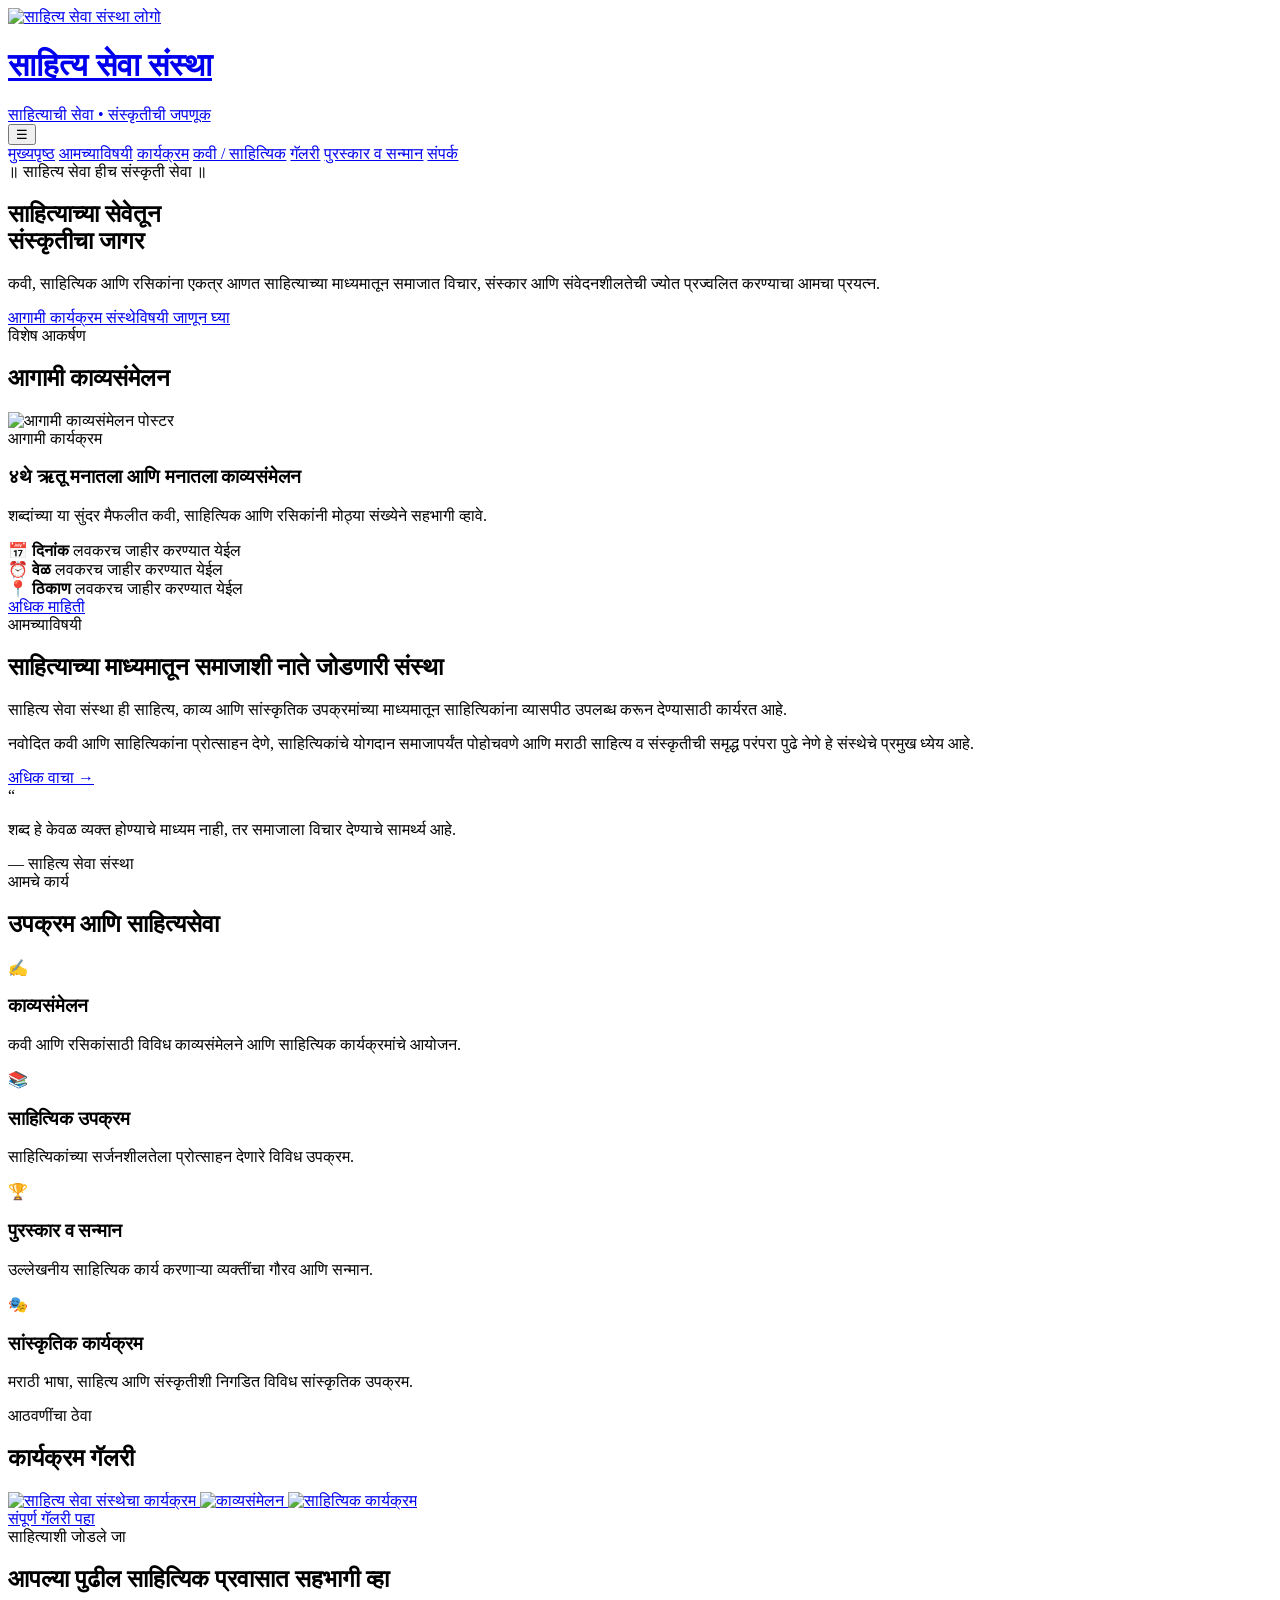
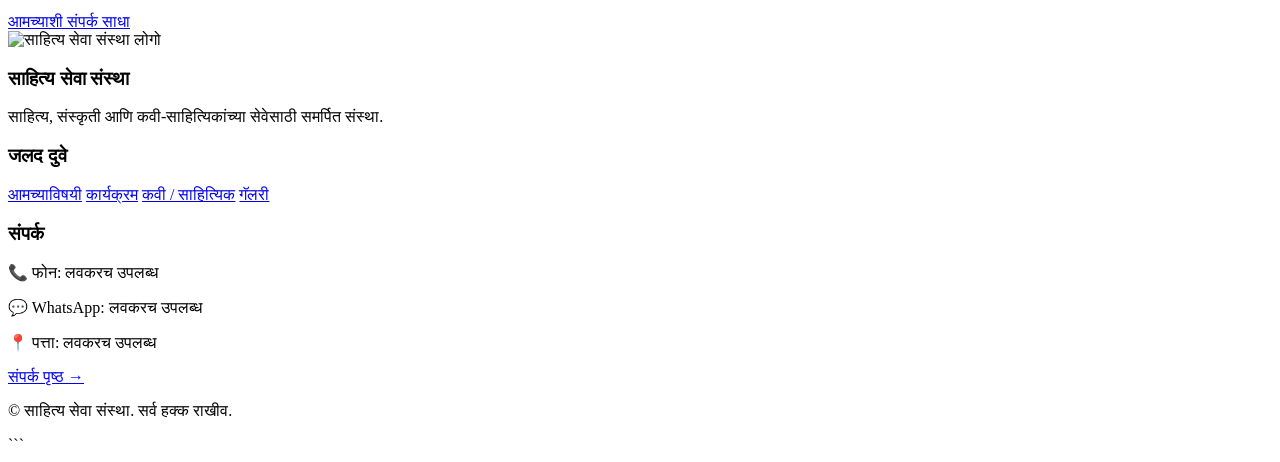
==== commit 7f1d6e48: "Update index.html" ====
--- a/index.html
+++ b/index.html
@@ -1,4 +1,3 @@
-```html
 <!DOCTYPE html>
 <html lang="mr">
 <head>
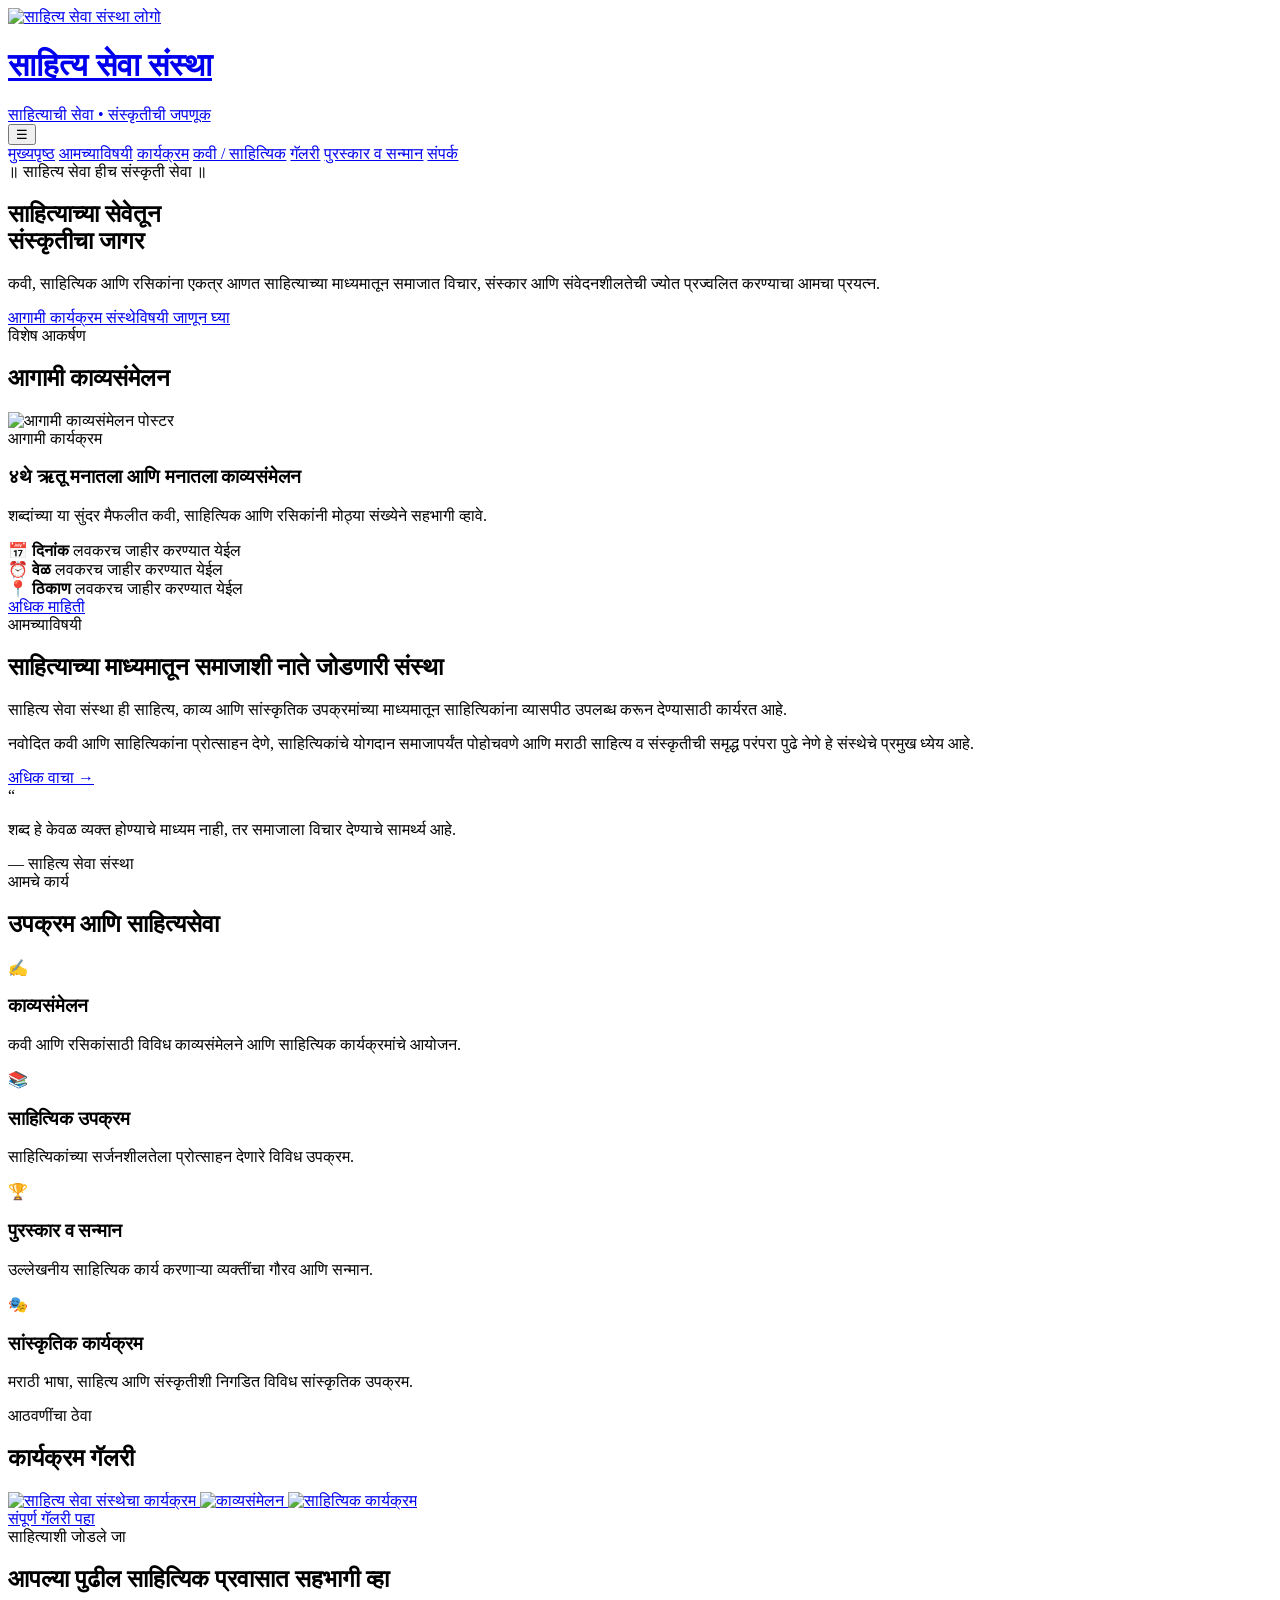
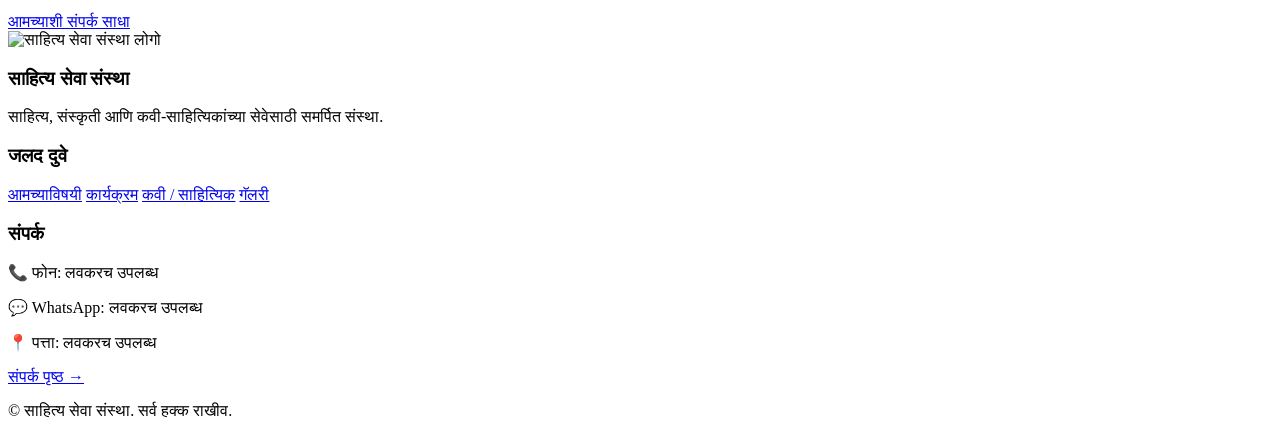
==== commit 5fb9eace: "Update index.html" ====
--- a/index.html
+++ b/index.html
@@ -392,5 +392,3 @@
     <script src="script.js"></script>
 
 </body>
-</html>
-```
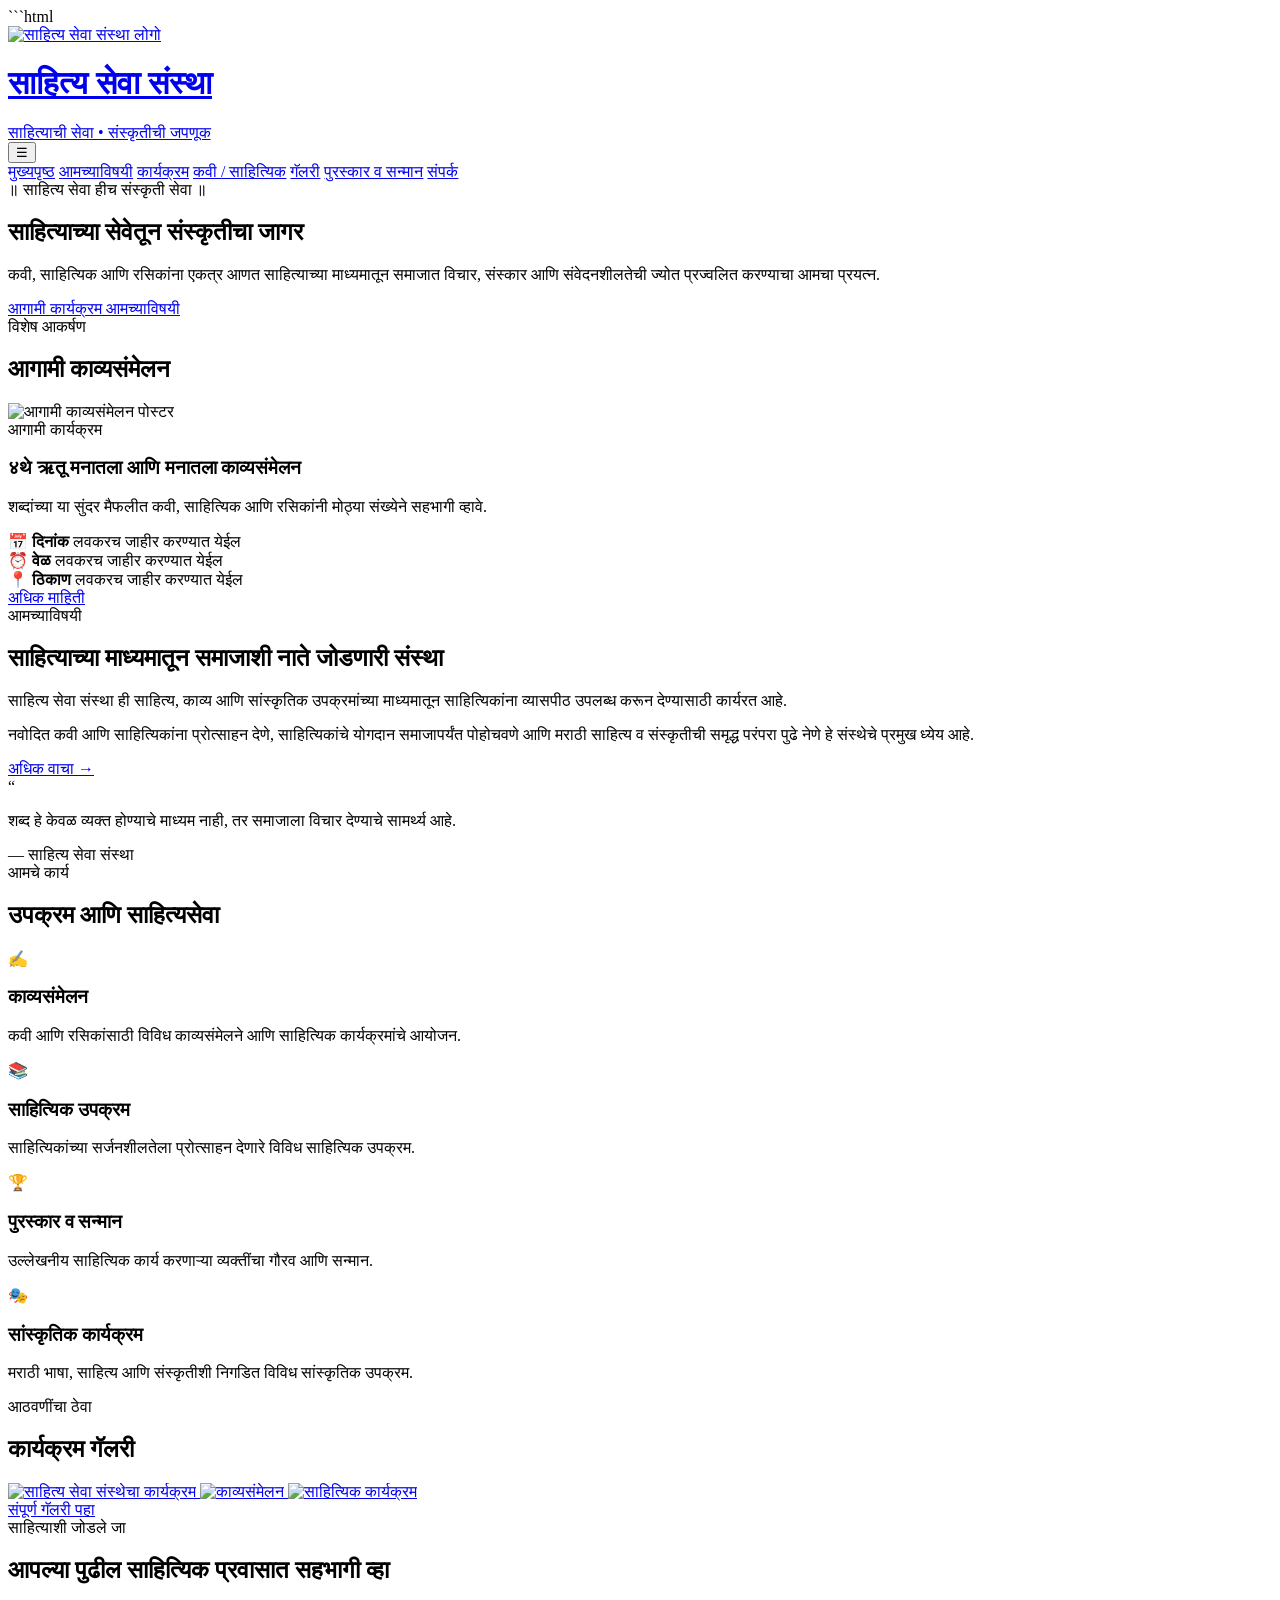
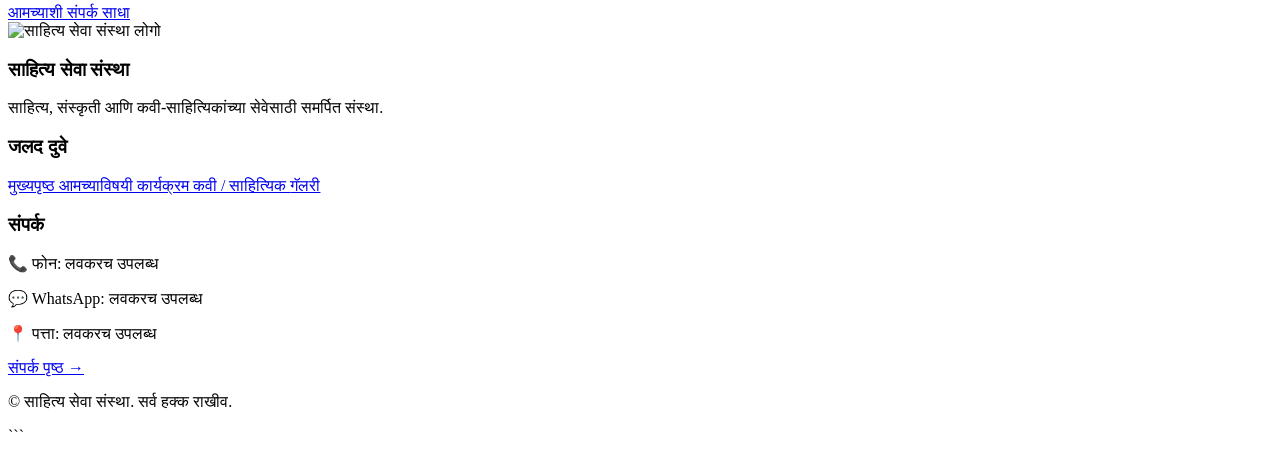
==== commit 7d6a5c30: "Update index.html" ====
--- a/index.html
+++ b/index.html
@@ -1,27 +1,28 @@
+```html
 <!DOCTYPE html>
 <html lang="mr">
 <head>
     <meta charset="UTF-8">
     <meta name="viewport" content="width=device-width, initial-scale=1.0">
 
-    <title>साहित्य सेवा संस्था | साहित्य, संस्कृती आणि काव्यसेवा</title>
+    <title>साहित्य सेवा संस्था</title>
 
     <meta name="description"
-          content="साहित्य सेवा संस्था - साहित्य, काव्य, संस्कृती आणि साहित्यिकांच्या सेवेसाठी कार्यरत संस्था.">
+          content="साहित्य सेवा संस्था - साहित्य, काव्य आणि संस्कृतीच्या सेवेसाठी समर्पित संस्था.">
 
     <link rel="stylesheet" href="style.css">
 </head>
 
 <body>
 
-    <!-- Header -->
+    <!-- HEADER -->
     <header class="site-header">
-
         <div class="container header-inner">
 
             <a href="index.html" class="logo">
                 <img src="images/logo.png" alt="साहित्य सेवा संस्था लोगो">
-                <div>
+
+                <div class="logo-text">
                     <h1>साहित्य सेवा संस्था</h1>
                     <span>साहित्याची सेवा • संस्कृतीची जपणूक</span>
                 </div>
@@ -42,288 +43,351 @@
             </nav>
 
         </div>
-
     </header>
 
 
-    <!-- Hero Section -->
-    <main>
-
-        <section class="hero">
-
-            <div class="container hero-content">
-
-                <div class="hero-text">
-
-                    <span class="hero-tag">॥ साहित्य सेवा हीच संस्कृती सेवा ॥</span>
-
-                    <h2>
-                        साहित्याच्या सेवेतून<br>
-                        <span>संस्कृतीचा जागर</span>
-                    </h2>
-
-                    <p>
-                        कवी, साहित्यिक आणि रसिकांना एकत्र आणत
-                        साहित्याच्या माध्यमातून समाजात विचार,
-                        संस्कार आणि संवेदनशीलतेची ज्योत प्रज्वलित करण्याचा
-                        आमचा प्रयत्न.
-                    </p>
-
-                    <div class="hero-buttons">
-                        <a href="events.html" class="btn btn-primary">
-                            आगामी कार्यक्रम
-                        </a>
-
-                        <a href="about.html" class="btn btn-outline">
-                            संस्थेविषयी जाणून घ्या
-                        </a>
-                    </div>
-
-                </div>
-
-            </div>
-
-        </section>
-
-
-        <!-- Upcoming Event -->
-        <section class="section upcoming-event">
-
-            <div class="container">
-
-                <div class="section-heading">
-                    <span>विशेष आकर्षण</span>
-                    <h2>आगामी काव्यसंमेलन</h2>
-                    <div class="heading-line"></div>
-                </div>
-
-                <div class="event-card">
-
-                    <div class="event-poster">
-                        <img src="images/poster.jpg"
-                             alt="आगामी काव्यसंमेलन पोस्टर">
-                    </div>
-
-                    <div class="event-info">
-
-                        <span class="event-label">आगामी कार्यक्रम</span>
-
-                        <h3>
-                            ४थे ऋतू मनातला
-                            आणि मनातला काव्यसंमेलन
-                        </h3>
-
-                        <p class="event-description">
-                            शब्दांच्या या सुंदर मैफलीत कवी, साहित्यिक
-                            आणि रसिकांनी मोठ्या संख्येने सहभागी व्हावे.
-                        </p>
-
-                        <div class="event-details">
-
-                            <div>
-                                <strong>📅 दिनांक</strong>
-                                <span>लवकरच जाहीर करण्यात येईल</span>
-                            </div>
-
-                            <div>
-                                <strong>⏰ वेळ</strong>
-                                <span>लवकरच जाहीर करण्यात येईल</span>
-                            </div>
-
-                            <div>
-                                <strong>📍 ठिकाण</strong>
-                                <span>लवकरच जाहीर करण्यात येईल</span>
-                            </div>
-
-                        </div>
-
-                        <a href="events.html" class="btn btn-primary">
-                            अधिक माहिती
-                        </a>
-
-                    </div>
-
-                </div>
-
-            </div>
-
-        </section>
-
-
-        <!-- About Preview -->
-        <section class="section about-preview">
-
-            <div class="container two-column">
-
-                <div class="about-content">
-
-                    <span class="section-tag">आमच्याविषयी</span>
-
-                    <h2>
-                        साहित्याच्या माध्यमातून
-                        समाजाशी नाते जोडणारी संस्था
-                    </h2>
-
-                    <p>
-                        साहित्य सेवा संस्था ही साहित्य, काव्य आणि
-                        सांस्कृतिक उपक्रमांच्या माध्यमातून साहित्यिकांना
-                        व्यासपीठ उपलब्ध करून देण्यासाठी कार्यरत आहे.
-                    </p>
-
-                    <p>
-                        नवोदित कवी आणि साहित्यिकांना प्रोत्साहन देणे,
-                        साहित्यिकांचे योगदान समाजापर्यंत पोहोचवणे आणि
-                        मराठी साहित्य व संस्कृतीची समृद्ध परंपरा पुढे
-                        नेणे हे संस्थेचे प्रमुख ध्येय आहे.
-                    </p>
-
-                    <a href="about.html" class="text-link">
-                        अधिक वाचा →
+    <!-- HERO SECTION -->
+    <section class="hero">
+        <div class="container hero-content">
+
+            <div class="hero-text">
+
+                <span class="hero-tag">
+                    ॥ साहित्य सेवा हीच संस्कृती सेवा ॥
+                </span>
+
+                <h2>
+                    साहित्याच्या सेवेतून
+                    <span>संस्कृतीचा जागर</span>
+                </h2>
+
+                <p>
+                    कवी, साहित्यिक आणि रसिकांना एकत्र आणत
+                    साहित्याच्या माध्यमातून समाजात विचार,
+                    संस्कार आणि संवेदनशीलतेची ज्योत प्रज्वलित
+                    करण्याचा आमचा प्रयत्न.
+                </p>
+
+                <div class="hero-buttons">
+                    <a href="events.html" class="btn btn-primary">
+                        आगामी कार्यक्रम
                     </a>
 
-                </div>
-
-                <div class="about-box">
-
-                    <div class="quote-mark">“</div>
-
-                    <p>
-                        शब्द हे केवळ व्यक्त होण्याचे माध्यम नाही,
-                        तर समाजाला विचार देण्याचे सामर्थ्य आहे.
-                    </p>
-
-                    <span>— साहित्य सेवा संस्था</span>
-
-                </div>
-
-            </div>
-
-        </section>
-
-
-        <!-- Activities -->
-        <section class="section activities">
-
-            <div class="container">
-
-                <div class="section-heading">
-                    <span>आमचे कार्य</span>
-                    <h2>उपक्रम आणि साहित्यसेवा</h2>
-                    <div class="heading-line"></div>
-                </div>
-
-                <div class="activity-grid">
-
-                    <article class="activity-card">
-                        <div class="activity-icon">✍️</div>
-                        <h3>काव्यसंमेलन</h3>
-                        <p>
-                            कवी आणि रसिकांसाठी विविध काव्यसंमेलने
-                            आणि साहित्यिक कार्यक्रमांचे आयोजन.
-                        </p>
-                    </article>
-
-                    <article class="activity-card">
-                        <div class="activity-icon">📚</div>
-                        <h3>साहित्यिक उपक्रम</h3>
-                        <p>
-                            साहित्यिकांच्या सर्जनशीलतेला प्रोत्साहन
-                            देणारे विविध उपक्रम.
-                        </p>
-                    </article>
-
-                    <article class="activity-card">
-                        <div class="activity-icon">🏆</div>
-                        <h3>पुरस्कार व सन्मान</h3>
-                        <p>
-                            उल्लेखनीय साहित्यिक कार्य करणाऱ्या
-                            व्यक्तींचा गौरव आणि सन्मान.
-                        </p>
-                    </article>
-
-                    <article class="activity-card">
-                        <div class="activity-icon">🎭</div>
-                        <h3>सांस्कृतिक कार्यक्रम</h3>
-                        <p>
-                            मराठी भाषा, साहित्य आणि संस्कृतीशी
-                            निगडित विविध सांस्कृतिक उपक्रम.
-                        </p>
-                    </article>
-
-                </div>
-
-            </div>
-
-        </section>
-
-
-        <!-- Gallery Preview -->
-        <section class="section gallery-preview">
-
-            <div class="container">
-
-                <div class="section-heading">
-                    <span>आठवणींचा ठेवा</span>
-                    <h2>कार्यक्रम गॅलरी</h2>
-                    <div class="heading-line"></div>
-                </div>
-
-                <div class="gallery-grid">
-
-                    <a href="gallery.html" class="gallery-item">
-                        <img src="images/gallery1.jpg"
-                             alt="साहित्य सेवा संस्थेचा कार्यक्रम">
-                    </a>
-
-                    <a href="gallery.html" class="gallery-item">
-                        <img src="images/gallery2.jpg"
-                             alt="काव्यसंमेलन">
-                    </a>
-
-                    <a href="gallery.html" class="gallery-item">
-                        <img src="images/gallery3.jpg"
-                             alt="साहित्यिक कार्यक्रम">
-                    </a>
-
-                </div>
-
-                <div class="center-button">
-                    <a href="gallery.html" class="btn btn-outline">
-                        संपूर्ण गॅलरी पहा
+                    <a href="about.html" class="btn btn-outline">
+                        आमच्याविषयी
                     </a>
                 </div>
 
             </div>
 
-        </section>
-
-
-        <!-- Contact CTA -->
-        <section class="contact-cta">
-
-            <div class="container">
-
-                <div>
-                    <span>साहित्याशी जोडले जा</span>
-
-                    <h2>
-                        आपल्या पुढील साहित्यिक
-                        प्रवासात सहभागी व्हा
-                    </h2>
+        </div>
+    </section>
+
+
+    <!-- UPCOMING EVENT -->
+    <section class="section upcoming-event">
+
+        <div class="container">
+
+            <div class="section-heading">
+                <span>विशेष आकर्षण</span>
+                <h2>आगामी काव्यसंमेलन</h2>
+                <div class="heading-line"></div>
+            </div>
+
+
+            <div class="event-card">
+
+                <div class="event-poster">
+                    <img src="images/poster.jpg"
+                         alt="आगामी काव्यसंमेलन पोस्टर">
                 </div>
 
-                <a href="contact.html" class="btn btn-light">
-                    आमच्याशी संपर्क साधा
-                </a>
-
-            </div>
-
-        </section>
-
-    </main>
-
-
-    <!-- Footer -->
+
+                <div class="event-info">
+
+                    <span class="event-label">
+                        आगामी कार्यक्रम
+                    </span>
+
+                    <h3>
+                        ४थे ऋतू मनातला
+                        आणि मनातला काव्यसंमेलन
+                    </h3>
+
+                    <p class="event-description">
+                        शब्दांच्या या सुंदर मैफलीत कवी,
+                        साहित्यिक आणि रसिकांनी मोठ्या संख्येने
+                        सहभागी व्हावे.
+                    </p>
+
+
+                    <div class="event-details">
+
+                        <div>
+                            <strong>📅 दिनांक</strong>
+                            <span>लवकरच जाहीर करण्यात येईल</span>
+                        </div>
+
+                        <div>
+                            <strong>⏰ वेळ</strong>
+                            <span>लवकरच जाहीर करण्यात येईल</span>
+                        </div>
+
+                        <div>
+                            <strong>📍 ठिकाण</strong>
+                            <span>लवकरच जाहीर करण्यात येईल</span>
+                        </div>
+
+                    </div>
+
+
+                    <a href="events.html" class="btn btn-primary">
+                        अधिक माहिती
+                    </a>
+
+                </div>
+
+            </div>
+
+        </div>
+
+    </section>
+
+
+    <!-- ABOUT SECTION -->
+    <section class="section about-preview">
+
+        <div class="container two-column">
+
+            <div class="about-content">
+
+                <span class="section-tag">
+                    आमच्याविषयी
+                </span>
+
+                <h2>
+                    साहित्याच्या माध्यमातून
+                    समाजाशी नाते जोडणारी संस्था
+                </h2>
+
+                <p>
+                    साहित्य सेवा संस्था ही साहित्य, काव्य आणि
+                    सांस्कृतिक उपक्रमांच्या माध्यमातून साहित्यिकांना
+                    व्यासपीठ उपलब्ध करून देण्यासाठी कार्यरत आहे.
+                </p>
+
+                <p>
+                    नवोदित कवी आणि साहित्यिकांना प्रोत्साहन देणे,
+                    साहित्यिकांचे योगदान समाजापर्यंत पोहोचवणे
+                    आणि मराठी साहित्य व संस्कृतीची समृद्ध परंपरा
+                    पुढे नेणे हे संस्थेचे प्रमुख ध्येय आहे.
+                </p>
+
+                <a href="about.html" class="text-link">
+                    अधिक वाचा →
+                </a>
+
+            </div>
+
+
+            <div class="about-box">
+
+                <div class="quote-mark">“</div>
+
+                <p>
+                    शब्द हे केवळ व्यक्त होण्याचे माध्यम नाही,
+                    तर समाजाला विचार देण्याचे सामर्थ्य आहे.
+                </p>
+
+                <span>
+                    — साहित्य सेवा संस्था
+                </span>
+
+            </div>
+
+        </div>
+
+    </section>
+
+
+    <!-- ACTIVITIES -->
+    <section class="section activities">
+
+        <div class="container">
+
+            <div class="section-heading">
+
+                <span>आमचे कार्य</span>
+
+                <h2>
+                    उपक्रम आणि साहित्यसेवा
+                </h2>
+
+                <div class="heading-line"></div>
+
+            </div>
+
+
+            <div class="activity-grid">
+
+                <article class="activity-card">
+
+                    <div class="activity-icon">
+                        ✍️
+                    </div>
+
+                    <h3>
+                        काव्यसंमेलन
+                    </h3>
+
+                    <p>
+                        कवी आणि रसिकांसाठी विविध काव्यसंमेलने
+                        आणि साहित्यिक कार्यक्रमांचे आयोजन.
+                    </p>
+
+                </article>
+
+
+                <article class="activity-card">
+
+                    <div class="activity-icon">
+                        📚
+                    </div>
+
+                    <h3>
+                        साहित्यिक उपक्रम
+                    </h3>
+
+                    <p>
+                        साहित्यिकांच्या सर्जनशीलतेला प्रोत्साहन
+                        देणारे विविध साहित्यिक उपक्रम.
+                    </p>
+
+                </article>
+
+
+                <article class="activity-card">
+
+                    <div class="activity-icon">
+                        🏆
+                    </div>
+
+                    <h3>
+                        पुरस्कार व सन्मान
+                    </h3>
+
+                    <p>
+                        उल्लेखनीय साहित्यिक कार्य करणाऱ्या
+                        व्यक्तींचा गौरव आणि सन्मान.
+                    </p>
+
+                </article>
+
+
+                <article class="activity-card">
+
+                    <div class="activity-icon">
+                        🎭
+                    </div>
+
+                    <h3>
+                        सांस्कृतिक कार्यक्रम
+                    </h3>
+
+                    <p>
+                        मराठी भाषा, साहित्य आणि संस्कृतीशी
+                        निगडित विविध सांस्कृतिक उपक्रम.
+                    </p>
+
+                </article>
+
+            </div>
+
+        </div>
+
+    </section>
+
+
+    <!-- GALLERY PREVIEW -->
+    <section class="section gallery-preview">
+
+        <div class="container">
+
+            <div class="section-heading">
+
+                <span>आठवणींचा ठेवा</span>
+
+                <h2>
+                    कार्यक्रम गॅलरी
+                </h2>
+
+                <div class="heading-line"></div>
+
+            </div>
+
+
+            <div class="gallery-grid">
+
+                <a href="gallery.html" class="gallery-item">
+                    <img src="images/gallery1.jpg"
+                         alt="साहित्य सेवा संस्थेचा कार्यक्रम">
+                </a>
+
+                <a href="gallery.html" class="gallery-item">
+                    <img src="images/gallery2.jpg"
+                         alt="काव्यसंमेलन">
+                </a>
+
+                <a href="gallery.html" class="gallery-item">
+                    <img src="images/gallery3.jpg"
+                         alt="साहित्यिक कार्यक्रम">
+                </a>
+
+            </div>
+
+
+            <div class="center-button">
+
+                <a href="gallery.html" class="btn btn-outline">
+                    संपूर्ण गॅलरी पहा
+                </a>
+
+            </div>
+
+        </div>
+
+    </section>
+
+
+    <!-- CONTACT CTA -->
+    <section class="contact-cta">
+
+        <div class="container">
+
+            <div>
+
+                <span>
+                    साहित्याशी जोडले जा
+                </span>
+
+                <h2>
+                    आपल्या पुढील साहित्यिक
+                    प्रवासात सहभागी व्हा
+                </h2>
+
+            </div>
+
+            <a href="contact.html" class="btn btn-light">
+                आमच्याशी संपर्क साधा
+            </a>
+
+        </div>
+
+    </section>
+
+
+    <!-- FOOTER -->
     <footer class="site-footer">
 
         <div class="container footer-grid">
@@ -334,7 +398,9 @@
                      alt="साहित्य सेवा संस्था लोगो"
                      class="footer-logo">
 
-                <h3>साहित्य सेवा संस्था</h3>
+                <h3>
+                    साहित्य सेवा संस्था
+                </h3>
 
                 <p>
                     साहित्य, संस्कृती आणि कवी-साहित्यिकांच्या
@@ -346,23 +412,50 @@
 
             <div class="footer-links">
 
-                <h3>जलद दुवे</h3>
-
-                <a href="about.html">आमच्याविषयी</a>
-                <a href="events.html">कार्यक्रम</a>
-                <a href="poets.html">कवी / साहित्यिक</a>
-                <a href="gallery.html">गॅलरी</a>
+                <h3>
+                    जलद दुवे
+                </h3>
+
+                <a href="index.html">
+                    मुख्यपृष्ठ
+                </a>
+
+                <a href="about.html">
+                    आमच्याविषयी
+                </a>
+
+                <a href="events.html">
+                    कार्यक्रम
+                </a>
+
+                <a href="poets.html">
+                    कवी / साहित्यिक
+                </a>
+
+                <a href="gallery.html">
+                    गॅलरी
+                </a>
 
             </div>
 
 
             <div class="footer-contact">
 
-                <h3>संपर्क</h3>
-
-                <p>📞 फोन: लवकरच उपलब्ध</p>
-                <p>💬 WhatsApp: लवकरच उपलब्ध</p>
-                <p>📍 पत्ता: लवकरच उपलब्ध</p>
+                <h3>
+                    संपर्क
+                </h3>
+
+                <p>
+                    📞 फोन: लवकरच उपलब्ध
+                </p>
+
+                <p>
+                    💬 WhatsApp: लवकरच उपलब्ध
+                </p>
+
+                <p>
+                    📍 पत्ता: लवकरच उपलब्ध
+                </p>
 
                 <a href="contact.html">
                     संपर्क पृष्ठ →
@@ -379,7 +472,8 @@
 
                 <p>
                     © <span id="currentYear"></span>
-                    साहित्य सेवा संस्था. सर्व हक्क राखीव.
+                    साहित्य सेवा संस्था.
+                    सर्व हक्क राखीव.
                 </p>
 
             </div>
@@ -389,6 +483,9 @@
     </footer>
 
 
+    <!-- JAVASCRIPT -->
     <script src="script.js"></script>
 
 </body>
+</html>
+```
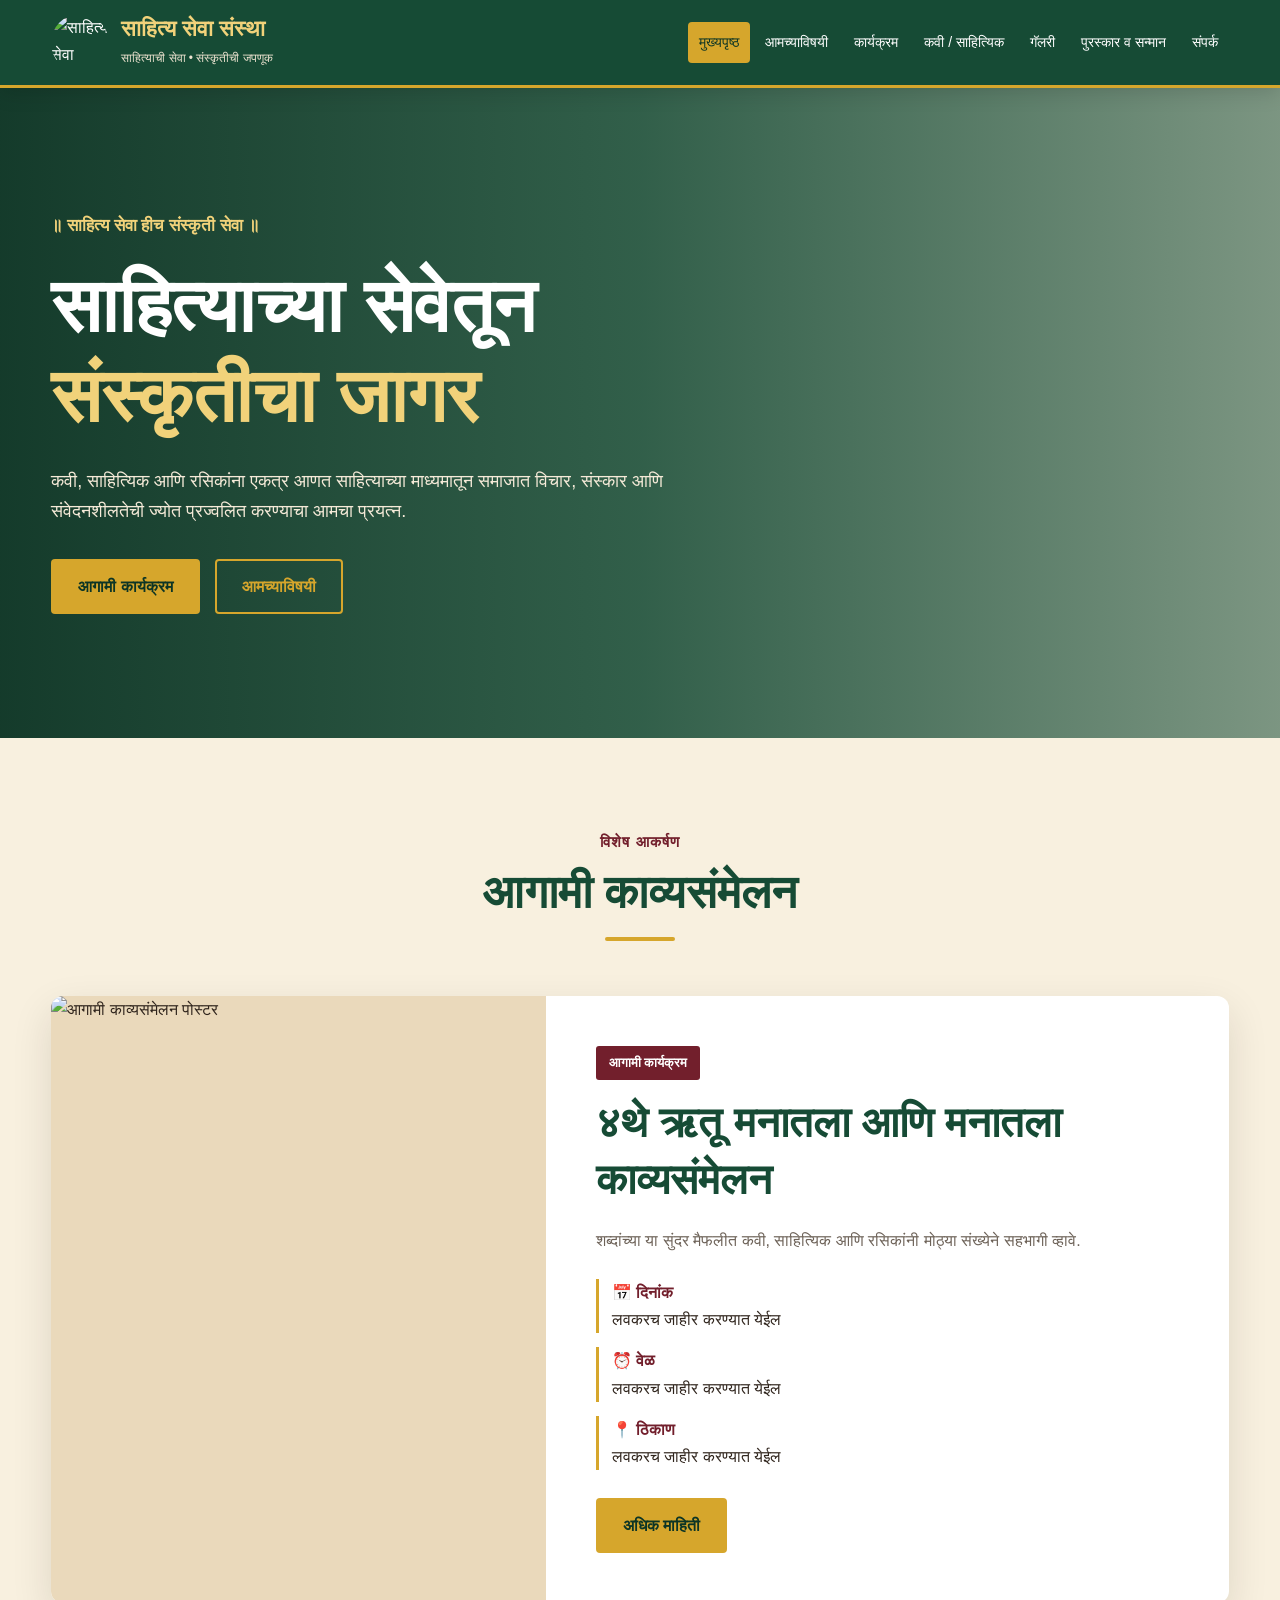
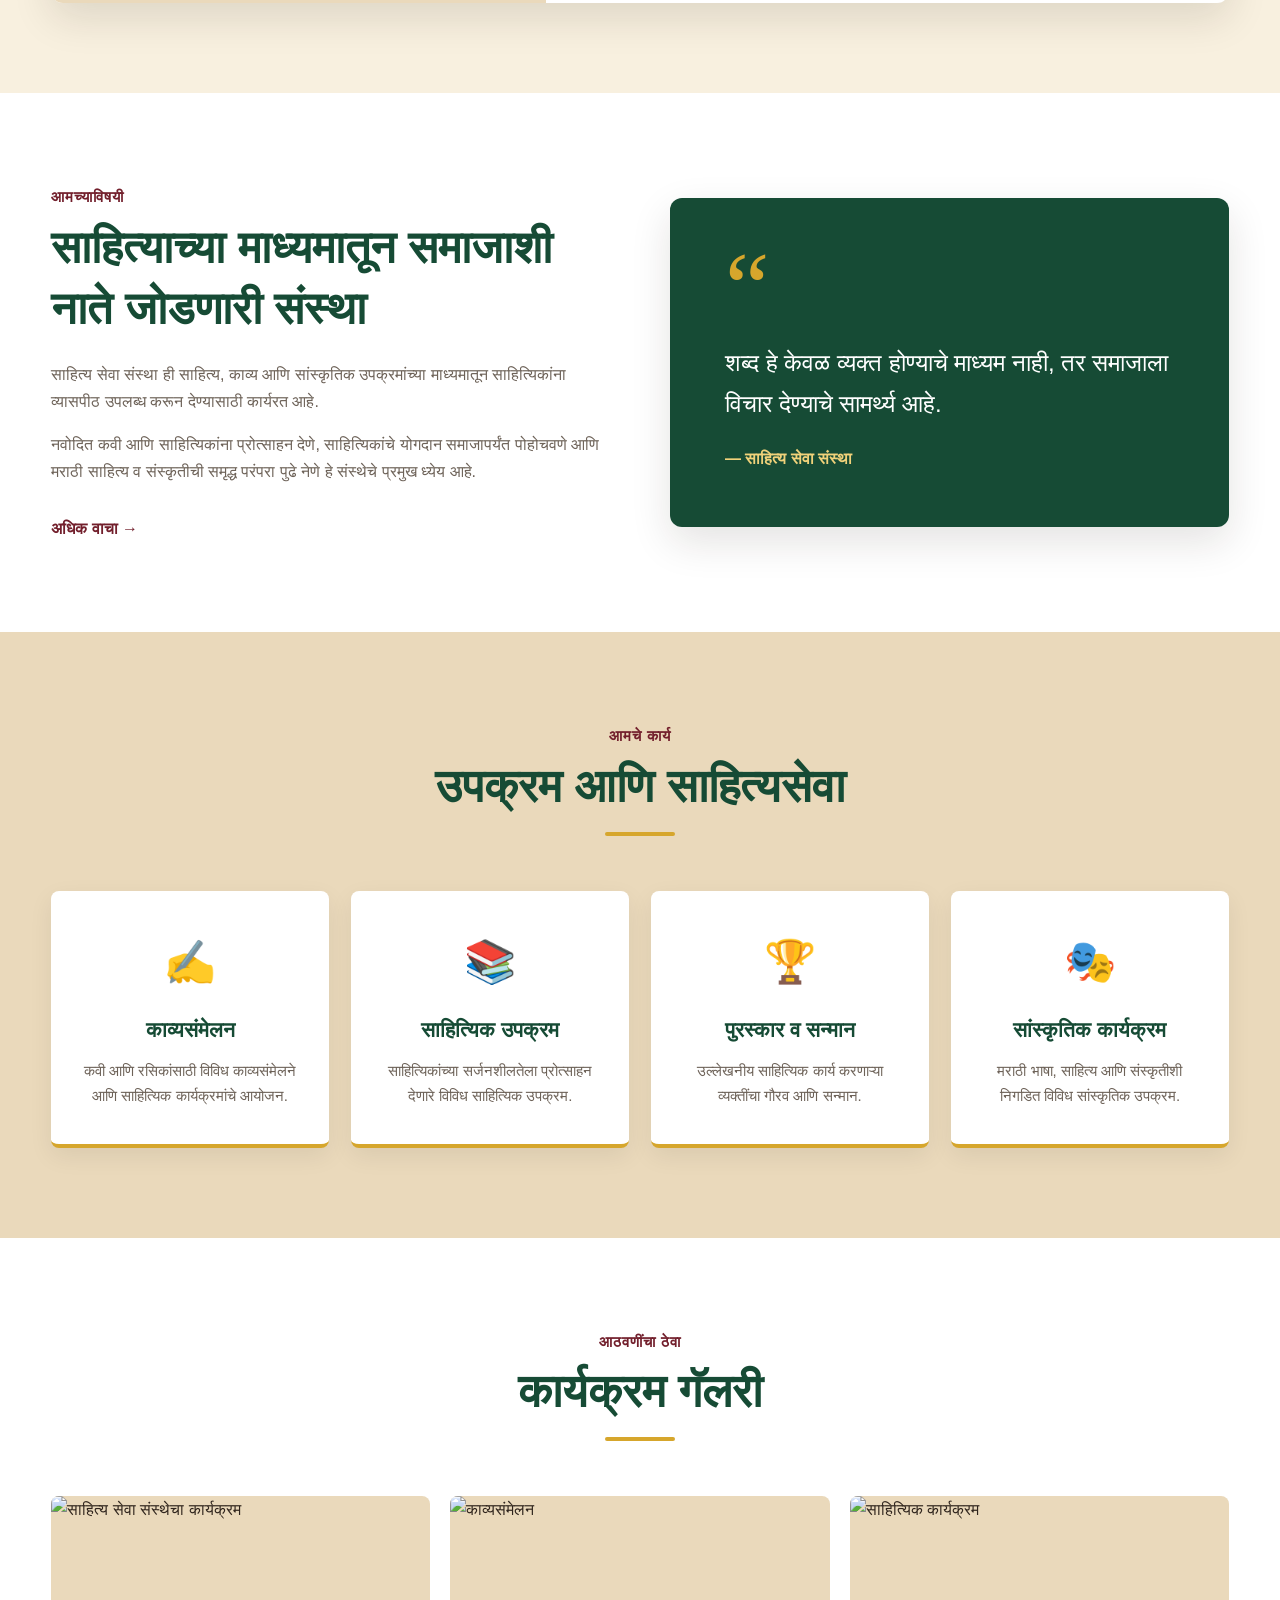
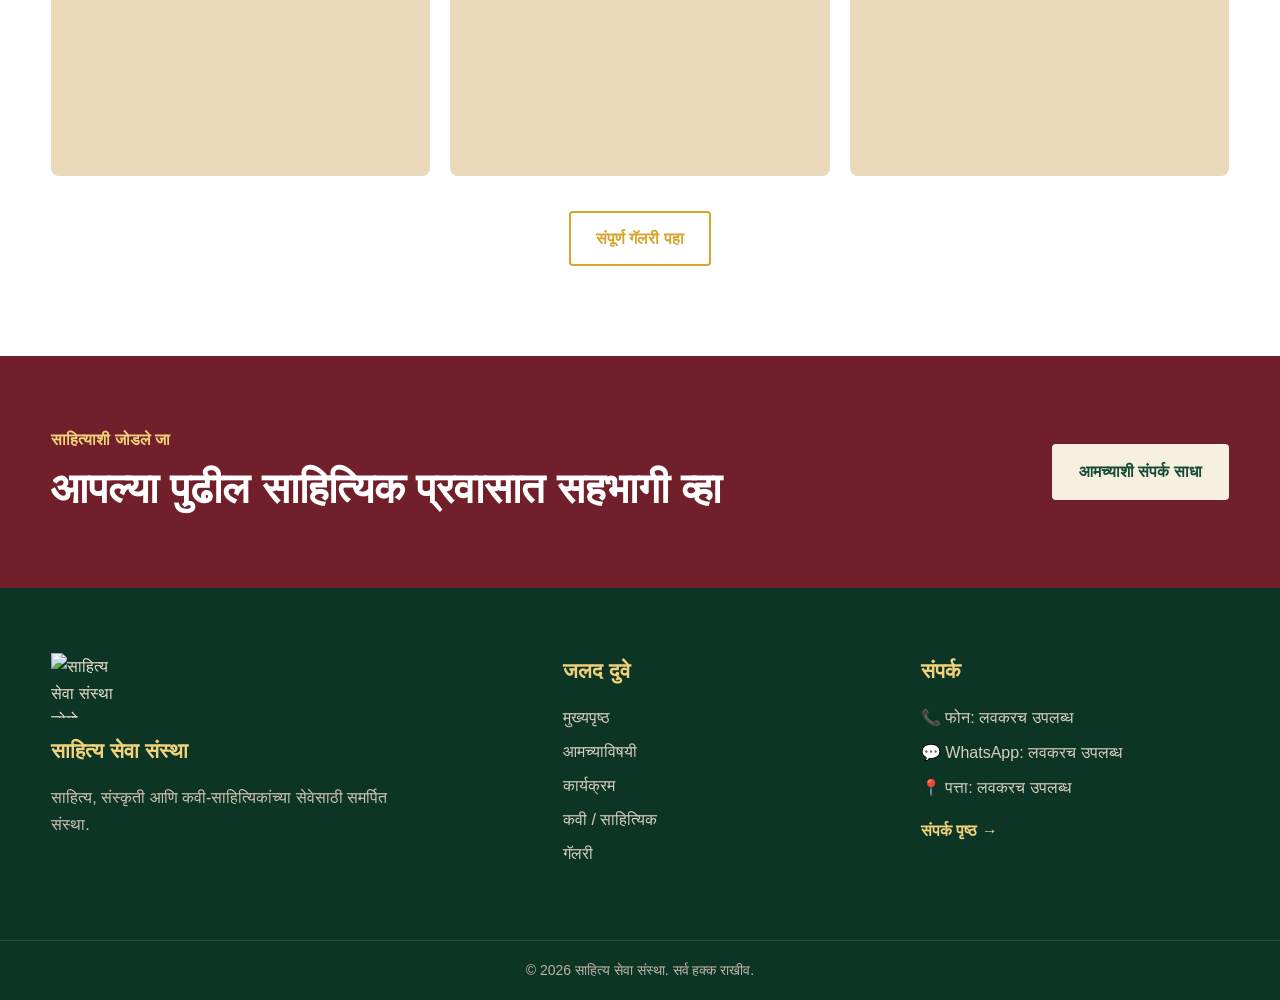
==== commit 6b0f48ac: "Update index.html" ====
--- a/index.html
+++ b/index.html
@@ -1,4 +1,3 @@
-```html
 <!DOCTYPE html>
 <html lang="mr">
 <head>
@@ -487,5 +486,3 @@
     <script src="script.js"></script>
 
 </body>
-</html>
-```
--- a/style.css
+++ b/style.css
@@ -0,0 +1,1209 @@
+/* =========================================
+   SAHITYA SEVA SANSTHA
+   Main Website Stylesheet
+   ========================================= */
+
+/* ---------- RESET ---------- */
+
+* {
+    margin: 0;
+    padding: 0;
+    box-sizing: border-box;
+}
+
+html {
+    scroll-behavior: smooth;
+}
+
+body {
+    font-family: "Noto Sans Devanagari", "Mangal", Arial, sans-serif;
+    background: #f8f0df;
+    color: #2f241c;
+    line-height: 1.7;
+}
+
+img {
+    max-width: 100%;
+    display: block;
+}
+
+a {
+    color: inherit;
+    text-decoration: none;
+}
+
+button {
+    font-family: inherit;
+}
+
+
+/* ---------- COLORS ---------- */
+
+:root {
+    --green: #164b35;
+    --dark-green: #0d3525;
+    --gold: #d6a62c;
+    --gold-light: #f1d27a;
+    --maroon: #721f2c;
+    --cream: #f8f0df;
+    --cream-dark: #ead9bb;
+    --white: #ffffff;
+    --text: #2f241c;
+    --muted: #6d6258;
+    --shadow: 0 15px 40px rgba(35, 28, 20, 0.12);
+}
+
+
+/* ---------- COMMON ---------- */
+
+.container {
+    width: min(1180px, 92%);
+    margin: 0 auto;
+}
+
+.section {
+    padding: 90px 0;
+}
+
+.section-heading {
+    text-align: center;
+    margin-bottom: 55px;
+}
+
+.section-heading > span,
+.section-tag {
+    display: inline-block;
+    color: var(--maroon);
+    font-weight: 700;
+    font-size: 15px;
+    letter-spacing: 1px;
+    margin-bottom: 8px;
+}
+
+.section-heading h2 {
+    color: var(--green);
+    font-size: clamp(30px, 4vw, 46px);
+    line-height: 1.3;
+}
+
+.heading-line {
+    width: 70px;
+    height: 4px;
+    background: var(--gold);
+    margin: 15px auto 0;
+    border-radius: 10px;
+}
+
+.btn {
+    display: inline-flex;
+    align-items: center;
+    justify-content: center;
+    padding: 12px 25px;
+    border-radius: 4px;
+    font-weight: 700;
+    transition: 0.3s ease;
+    border: 2px solid transparent;
+}
+
+.btn-primary {
+    background: var(--gold);
+    color: var(--dark-green);
+}
+
+.btn-primary:hover {
+    background: var(--gold-light);
+    transform: translateY(-2px);
+}
+
+.btn-outline {
+    border-color: var(--gold);
+    color: var(--gold);
+    background: transparent;
+}
+
+.btn-outline:hover {
+    background: var(--gold);
+    color: var(--dark-green);
+}
+
+.btn-light {
+    background: var(--cream);
+    color: var(--green);
+}
+
+.btn-light:hover {
+    background: var(--white);
+    transform: translateY(-2px);
+}
+
+.center-button {
+    text-align: center;
+    margin-top: 35px;
+}
+
+.text-link {
+    display: inline-block;
+    color: var(--maroon);
+    font-weight: 700;
+    margin-top: 15px;
+}
+
+.text-link:hover {
+    color: var(--gold);
+}
+
+
+/* =========================================
+   HEADER
+   ========================================= */
+
+.site-header {
+    background: var(--green);
+    color: var(--white);
+    position: sticky;
+    top: 0;
+    z-index: 1000;
+    box-shadow: 0 4px 20px rgba(0, 0, 0, 0.15);
+    border-bottom: 3px solid var(--gold);
+}
+
+.header-inner {
+    min-height: 85px;
+    display: flex;
+    align-items: center;
+    justify-content: space-between;
+    gap: 25px;
+}
+
+.logo {
+    display: flex;
+    align-items: center;
+    gap: 12px;
+}
+
+.logo img {
+    width: 58px;
+    height: 58px;
+    object-fit: contain;
+    border-radius: 50%;
+}
+
+.logo-text h1 {
+    color: var(--gold-light);
+    font-size: 22px;
+    line-height: 1.3;
+}
+
+.logo-text span {
+    color: #eee4d1;
+    font-size: 12px;
+}
+
+.main-nav {
+    display: flex;
+    align-items: center;
+    gap: 4px;
+}
+
+.main-nav a {
+    padding: 9px 11px;
+    border-radius: 4px;
+    color: var(--white);
+    font-size: 14px;
+    transition: 0.3s ease;
+}
+
+.main-nav a:hover,
+.main-nav a.active {
+    background: var(--gold);
+    color: var(--dark-green);
+}
+
+.menu-toggle {
+    display: none;
+    border: 0;
+    background: transparent;
+    color: var(--white);
+    font-size: 30px;
+    cursor: pointer;
+}
+
+
+/* =========================================
+   HERO
+   ========================================= */
+
+.hero {
+    min-height: 650px;
+    display: flex;
+    align-items: center;
+    position: relative;
+    overflow: hidden;
+
+    background:
+        linear-gradient(
+            90deg,
+            rgba(13, 53, 37, 0.97),
+            rgba(22, 75, 53, 0.88),
+            rgba(22, 75, 53, 0.55)
+        ),
+        url("images/poster.jpg") center/cover no-repeat;
+}
+
+.hero-content {
+    position: relative;
+    z-index: 2;
+}
+
+.hero-text {
+    max-width: 760px;
+    color: var(--white);
+}
+
+.hero-tag {
+    display: inline-block;
+    color: var(--gold-light);
+    font-weight: 700;
+    font-size: 17px;
+    margin-bottom: 20px;
+}
+
+.hero h2 {
+    font-size: clamp(42px, 6vw, 75px);
+    line-height: 1.2;
+    margin-bottom: 25px;
+}
+
+.hero h2 span {
+    display: block;
+    color: var(--gold-light);
+}
+
+.hero p {
+    max-width: 700px;
+    color: #f5ead8;
+    font-size: 18px;
+    margin-bottom: 32px;
+}
+
+.hero-buttons {
+    display: flex;
+    flex-wrap: wrap;
+    gap: 15px;
+}
+
+
+/* =========================================
+   UPCOMING EVENT
+   ========================================= */
+
+.upcoming-event {
+    background: var(--cream);
+}
+
+.event-card {
+    display: grid;
+    grid-template-columns: 42% 58%;
+    background: var(--white);
+    border-radius: 12px;
+    overflow: hidden;
+    box-shadow: var(--shadow);
+}
+
+.event-poster {
+    min-height: 430px;
+    background: var(--cream-dark);
+}
+
+.event-poster img {
+    width: 100%;
+    height: 100%;
+    object-fit: cover;
+}
+
+.event-info {
+    padding: 50px;
+}
+
+.event-label {
+    display: inline-block;
+    background: var(--maroon);
+    color: var(--white);
+    padding: 6px 13px;
+    border-radius: 3px;
+    font-size: 13px;
+    font-weight: 700;
+    margin-bottom: 15px;
+}
+
+.event-info h3 {
+    color: var(--green);
+    font-size: clamp(28px, 4vw, 42px);
+    line-height: 1.35;
+    margin-bottom: 18px;
+}
+
+.event-description {
+    color: var(--muted);
+    margin-bottom: 25px;
+}
+
+.event-details {
+    display: grid;
+    gap: 14px;
+    margin-bottom: 28px;
+}
+
+.event-details div {
+    display: flex;
+    flex-direction: column;
+    border-left: 3px solid var(--gold);
+    padding-left: 13px;
+}
+
+.event-details strong {
+    color: var(--maroon);
+}
+
+.event-details span {
+    color: var(--text);
+}
+
+
+/* =========================================
+   ABOUT
+   ========================================= */
+
+.about-preview {
+    background: var(--white);
+}
+
+.two-column {
+    display: grid;
+    grid-template-columns: 1fr 1fr;
+    gap: 60px;
+    align-items: center;
+}
+
+.about-content h2,
+.work-section h2 {
+    color: var(--green);
+    font-size: clamp(30px, 4vw, 45px);
+    line-height: 1.35;
+    margin-bottom: 22px;
+}
+
+.about-content p {
+    color: var(--muted);
+    margin-bottom: 15px;
+}
+
+.about-box {
+    background: var(--green);
+    color: var(--white);
+    padding: 55px;
+    border-radius: 12px;
+    position: relative;
+    overflow: hidden;
+    box-shadow: var(--shadow);
+}
+
+.quote-mark {
+    color: var(--gold);
+    font-family: Georgia, serif;
+    font-size: 100px;
+    line-height: 0.7;
+}
+
+.about-box p {
+    font-size: 24px;
+    line-height: 1.7;
+    margin: 20px 0;
+}
+
+.about-box span {
+    color: var(--gold-light);
+    font-weight: 700;
+}
+
+
+/* =========================================
+   ACTIVITIES
+   ========================================= */
+
+.activities {
+    background: var(--cream-dark);
+}
+
+.activity-grid {
+    display: grid;
+    grid-template-columns: repeat(4, 1fr);
+    gap: 22px;
+}
+
+.activity-card {
+    background: var(--white);
+    padding: 35px 25px;
+    text-align: center;
+    border-radius: 8px;
+    border-bottom: 4px solid var(--gold);
+    transition: 0.3s ease;
+    box-shadow: 0 8px 25px rgba(0, 0, 0, 0.07);
+}
+
+.activity-card:hover {
+    transform: translateY(-8px);
+    box-shadow: var(--shadow);
+}
+
+.activity-icon {
+    font-size: 42px;
+    margin-bottom: 15px;
+}
+
+.activity-card h3 {
+    color: var(--green);
+    font-size: 21px;
+    margin-bottom: 10px;
+}
+
+.activity-card p {
+    color: var(--muted);
+    font-size: 15px;
+}
+
+
+/* =========================================
+   GALLERY
+   ========================================= */
+
+.gallery-preview {
+    background: var(--white);
+}
+
+.gallery-grid {
+    display: grid;
+    grid-template-columns: repeat(3, 1fr);
+    gap: 20px;
+}
+
+.gallery-item {
+    display: block;
+    height: 280px;
+    overflow: hidden;
+    border-radius: 8px;
+    background: var(--cream-dark);
+}
+
+.gallery-item img {
+    width: 100%;
+    height: 100%;
+    object-fit: cover;
+    transition: 0.5s ease;
+}
+
+.gallery-item:hover img {
+    transform: scale(1.08);
+}
+
+
+/* =========================================
+   CONTACT CTA
+   ========================================= */
+
+.contact-cta {
+    background: var(--maroon);
+    color: var(--white);
+    padding: 70px 0;
+}
+
+.contact-cta .container {
+    display: flex;
+    justify-content: space-between;
+    align-items: center;
+    gap: 30px;
+}
+
+.contact-cta span {
+    color: var(--gold-light);
+    font-weight: 700;
+}
+
+.contact-cta h2 {
+    font-size: clamp(28px, 4vw, 42px);
+    line-height: 1.35;
+    margin-top: 8px;
+}
+
+
+/* =========================================
+   FOOTER
+   ========================================= */
+
+.site-footer {
+    background: var(--dark-green);
+    color: #e9dfce;
+}
+
+.footer-grid {
+    padding: 65px 0;
+    display: grid;
+    grid-template-columns: 1.5fr 1fr 1fr;
+    gap: 50px;
+}
+
+.footer-logo {
+    width: 65px;
+    height: 65px;
+    object-fit: contain;
+    margin-bottom: 15px;
+}
+
+.footer-about h3,
+.footer-links h3,
+.footer-contact h3 {
+    color: var(--gold-light);
+    margin-bottom: 15px;
+    font-size: 21px;
+}
+
+.footer-about p {
+    color: #cfc4b3;
+    max-width: 350px;
+}
+
+.footer-links {
+    display: flex;
+    flex-direction: column;
+    align-items: flex-start;
+}
+
+.footer-links a,
+.footer-contact a {
+    color: #d9cfbf;
+    margin-bottom: 7px;
+    transition: 0.3s ease;
+}
+
+.footer-links a:hover,
+.footer-contact a:hover {
+    color: var(--gold-light);
+}
+
+.footer-contact p {
+    margin-bottom: 8px;
+    color: #d9cfbf;
+}
+
+.footer-contact a {
+    display: inline-block;
+    margin-top: 8px;
+    color: var(--gold-light);
+    font-weight: 700;
+}
+
+.footer-bottom {
+    border-top: 1px solid rgba(255, 255, 255, 0.12);
+    text-align: center;
+    padding: 18px 0;
+    color: #bdb3a4;
+    font-size: 14px;
+}
+
+
+/* =========================================
+   INNER PAGE HERO
+   ========================================= */
+
+.page-hero {
+    padding: 100px 0;
+    text-align: center;
+    color: var(--white);
+
+    background:
+        linear-gradient(
+            rgba(13, 53, 37, 0.94),
+            rgba(22, 75, 53, 0.94)
+        ),
+        url("images/poster.jpg") center/cover no-repeat;
+}
+
+.page-hero span {
+    color: var(--gold-light);
+    font-weight: 700;
+}
+
+.page-hero h2 {
+    font-size: clamp(38px, 6vw, 60px);
+    margin: 10px 0;
+}
+
+.page-hero p {
+    max-width: 650px;
+    margin: auto;
+    color: #eee5d5;
+}
+
+
+/* =========================================
+   ABOUT PAGE
+   ========================================= */
+
+.about-introduction,
+.work-section {
+    background: var(--white);
+}
+
+.foundation-section,
+.objectives-section,
+.journey-section {
+    background: var(--cream);
+}
+
+.story-box {
+    display: grid;
+    grid-template-columns: 110px 1fr;
+    gap: 30px;
+    background: var(--white);
+    padding: 45px;
+    border-left: 5px solid var(--gold);
+    box-shadow: var(--shadow);
+}
+
+.story-icon {
+    font-size: 60px;
+}
+
+.story-box h3 {
+    color: var(--green);
+    font-size: 27px;
+    margin-bottom: 12px;
+}
+
+.story-box p {
+    color: var(--muted);
+    margin-bottom: 12px;
+}
+
+.objective-grid {
+    display: grid;
+    grid-template-columns: repeat(4, 1fr);
+    gap: 20px;
+}
+
+.objective-card {
+    background: var(--white);
+    padding: 30px 25px;
+    border-radius: 8px;
+    position: relative;
+    box-shadow: 0 8px 25px rgba(0, 0, 0, 0.06);
+}
+
+.objective-number {
+    position: absolute;
+    top: 15px;
+    right: 18px;
+    color: var(--gold);
+    font-size: 18px;
+    font-weight: 700;
+}
+
+.objective-icon {
+    font-size: 38px;
+    margin-bottom: 10px;
+}
+
+.objective-card h3 {
+    color: var(--green);
+    margin-bottom: 10px;
+}
+
+.objective-card p {
+    color: var(--muted);
+    font-size: 15px;
+}
+
+.work-list {
+    display: grid;
+    gap: 14px;
+}
+
+.work-item {
+    display: flex;
+    align-items: center;
+    gap: 14px;
+    padding: 15px 20px;
+    background: var(--cream);
+    border-left: 4px solid var(--gold);
+}
+
+.work-item span {
+    color: var(--maroon);
+    font-size: 20px;
+    font-weight: 700;
+}
+
+.work-item p {
+    margin: 0;
+    font-weight: 600;
+}
+
+.timeline {
+    max-width: 850px;
+    margin: auto;
+    position: relative;
+}
+
+.timeline::before {
+    content: "";
+    position: absolute;
+    left: 28px;
+    top: 0;
+    bottom: 0;
+    width: 3px;
+    background: var(--gold);
+}
+
+.timeline-item {
+    position: relative;
+    display: flex;
+    gap: 25px;
+    margin-bottom: 35px;
+}
+
+.timeline-dot {
+    min-width: 58px;
+    width: 58px;
+    height: 58px;
+    border-radius: 50%;
+    background: var(--maroon);
+    color: var(--white);
+    display: grid;
+    place-items: center;
+    font-weight: 700;
+    position: relative;
+    z-index: 2;
+}
+
+.timeline-content {
+    background: var(--white);
+    padding: 25px;
+    flex: 1;
+    border-radius: 7px;
+    box-shadow: 0 8px 25px rgba(0, 0, 0, 0.06);
+}
+
+.timeline-content h3 {
+    color: var(--green);
+    margin-bottom: 6px;
+}
+
+.timeline-content p {
+    color: var(--muted);
+}
+
+.vision-section {
+    padding: 100px 0;
+    text-align: center;
+    background: var(--green);
+    color: var(--white);
+}
+
+.vision-content {
+    max-width: 850px;
+    margin: auto;
+}
+
+.vision-content span {
+    color: var(--gold-light);
+    font-weight: 700;
+}
+
+.vision-content h2 {
+    font-size: clamp(30px, 5vw, 52px);
+    line-height: 1.4;
+    margin: 15px 0 20px;
+}
+
+.vision-content p {
+    color: #e4dac9;
+    font-size: 17px;
+}
+
+
+/* =========================================
+   EVENTS PAGE
+   ========================================= */
+
+.featured-event {
+    border-top: 5px solid var(--gold);
+}
+
+.event-actions {
+    display: flex;
+    flex-wrap: wrap;
+    gap: 12px;
+}
+
+.event-information {
+    background: var(--white);
+}
+
+.info-grid {
+    display: grid;
+    grid-template-columns: repeat(4, 1fr);
+    gap: 20px;
+}
+
+.info-card {
+    background: var(--cream);
+    padding: 30px 25px;
+    text-align: center;
+    border-radius: 8px;
+}
+
+.info-icon {
+    font-size: 38px;
+    margin-bottom: 12px;
+}
+
+.info-card h3 {
+    color: var(--green);
+    margin-bottom: 10px;
+}
+
+.info-card p {
+    color: var(--muted);
+    font-size: 15px;
+}
+
+.registration-section {
+    background: var(--maroon);
+    padding: 70px 0;
+    color: var(--white);
+}
+
+.registration-box {
+    display: flex;
+    align-items: center;
+    justify-content: space-between;
+    gap: 35px;
+}
+
+.registration-box span {
+    color: var(--gold-light);
+    font-weight: 700;
+}
+
+.registration-box h2 {
+    font-size: clamp(28px, 4vw, 43px);
+    line-height: 1.35;
+    margin: 8px 0;
+}
+
+.registration-box p {
+    color: #e5dacc;
+}
+
+.registration-actions {
+    display: flex;
+    gap: 12px;
+    flex-wrap: wrap;
+}
+
+.btn-outline-light {
+    border: 2px solid var(--cream);
+    color: var(--cream);
+}
+
+.btn-outline-light:hover {
+    background: var(--cream);
+    color: var(--maroon);
+}
+
+.past-events {
+    background: var(--cream);
+}
+
+.past-events-grid {
+    display: grid;
+    grid-template-columns: repeat(3, 1fr);
+    gap: 25px;
+}
+
+.past-event-card {
+    background: var(--white);
+    border-radius: 8px;
+    overflow: hidden;
+    box-shadow: 0 8px 25px rgba(0, 0, 0, 0.07);
+}
+
+.past-event-image {
+    height: 240px;
+    background: var(--cream-dark);
+    overflow: hidden;
+}
+
+.past-event-image img {
+    width: 100%;
+    height: 100%;
+    object-fit: cover;
+    transition: 0.5s ease;
+}
+
+.past-event-card:hover img {
+    transform: scale(1.06);
+}
+
+.past-event-content {
+    padding: 25px;
+}
+
+.past-event-content > span {
+    color: var(--maroon);
+    font-size: 14px;
+    font-weight: 700;
+}
+
+.past-event-content h3 {
+    color: var(--green);
+    font-size: 22px;
+    margin: 7px 0;
+}
+
+.past-event-content p {
+    color: var(--muted);
+    font-size: 15px;
+    margin-bottom: 10px;
+}
+
+.past-event-content a {
+    color: var(--maroon);
+    font-weight: 700;
+}
+
+
+/* =========================================
+   RESPONSIVE
+   ========================================= */
+
+@media (max-width: 1000px) {
+
+    .main-nav {
+        gap: 0;
+    }
+
+    .main-nav a {
+        padding: 8px 7px;
+        font-size: 13px;
+    }
+
+    .activity-grid,
+    .objective-grid,
+    .info-grid {
+        grid-template-columns: repeat(2, 1fr);
+    }
+
+    .event-card {
+        grid-template-columns: 1fr;
+    }
+
+    .event-poster {
+        max-height: 500px;
+    }
+}
+
+
+@media (max-width: 768px) {
+
+    .section {
+        padding: 65px 0;
+    }
+
+    .header-inner {
+        min-height: 72px;
+    }
+
+    .logo img {
+        width: 48px;
+        height: 48px;
+    }
+
+    .logo-text h1 {
+        font-size: 18px;
+    }
+
+    .logo-text span {
+        display: none;
+    }
+
+    .menu-toggle {
+        display: block;
+    }
+
+    .main-nav {
+        display: none;
+        position: absolute;
+        top: 72px;
+        left: 0;
+        width: 100%;
+        background: var(--dark-green);
+        flex-direction: column;
+        padding: 12px;
+        border-top: 1px solid rgba(255,255,255,0.1);
+    }
+
+    .main-nav.show {
+        display: flex;
+    }
+
+    .main-nav a {
+        width: 100%;
+        text-align: center;
+        padding: 12px;
+    }
+
+    .hero {
+        min-height: 600px;
+    }
+
+    .hero h2 {
+        font-size: 43px;
+    }
+
+    .hero p {
+        font-size: 16px;
+    }
+
+    .two-column {
+        grid-template-columns: 1fr;
+        gap: 35px;
+    }
+
+    .activity-grid,
+    .objective-grid,
+    .info-grid,
+    .past-events-grid {
+        grid-template-columns: 1fr 1fr;
+    }
+
+    .gallery-grid {
+        grid-template-columns: 1fr 1fr;
+    }
+
+    .contact-cta .container,
+    .registration-box {
+        flex-direction: column;
+        align-items: flex-start;
+    }
+
+    .footer-grid {
+        grid-template-columns: 1fr 1fr;
+    }
+
+    .story-box {
+        grid-template-columns: 1fr;
+    }
+}
+
+
+@media (max-width: 560px) {
+
+    .container {
+        width: min(94%, 1180px);
+    }
+
+    .hero {
+        min-height: 560px;
+    }
+
+    .hero h2 {
+        font-size: 36px;
+    }
+
+    .hero-buttons,
+    .event-actions,
+    .registration-actions {
+        flex-direction: column;
+        align-items: stretch;
+    }
+
+    .hero-buttons .btn,
+    .event-actions .btn,
+    .registration-actions .btn {
+        width: 100%;
+    }
+
+    .event-info {
+        padding: 30px 22px;
+    }
+
+    .event-info h3 {
+        font-size: 28px;
+    }
+
+    .activity-grid,
+    .objective-grid,
+    .info-grid,
+    .past-events-grid,
+    .gallery-grid {
+        grid-template-columns: 1fr;
+    }
+
+    .gallery-item {
+        height: 250px;
+    }
+
+    .footer-grid {
+        grid-template-columns: 1fr;
+        gap: 35px;
+    }
+
+    .about-box {
+        padding: 35px 25px;
+    }
+
+    .about-box p {
+        font-size: 20px;
+    }
+
+    .page-hero {
+        padding: 75px 0;
+    }
+
+    .page-hero h2 {
+        font-size: 40px;
+    }
+
+    .timeline::before {
+        left: 22px;
+    }
+
+    .timeline-dot {
+        min-width: 46px;
+        width: 46px;
+        height: 46px;
+    }
+}
+
+
+/* ---------- SIMPLE FADE ANIMATION ---------- */
+
+@keyframes fadeUp {
+    from {
+        opacity: 0;
+        transform: translateY(20px);
+    }
+
+    to {
+        opacity: 1;
+        transform: translateY(0);
+    }
+}
+
+.hero-text,
+.event-card,
+.activity-card,
+.about-content {
+    animation: fadeUp 0.8s ease both;
+}
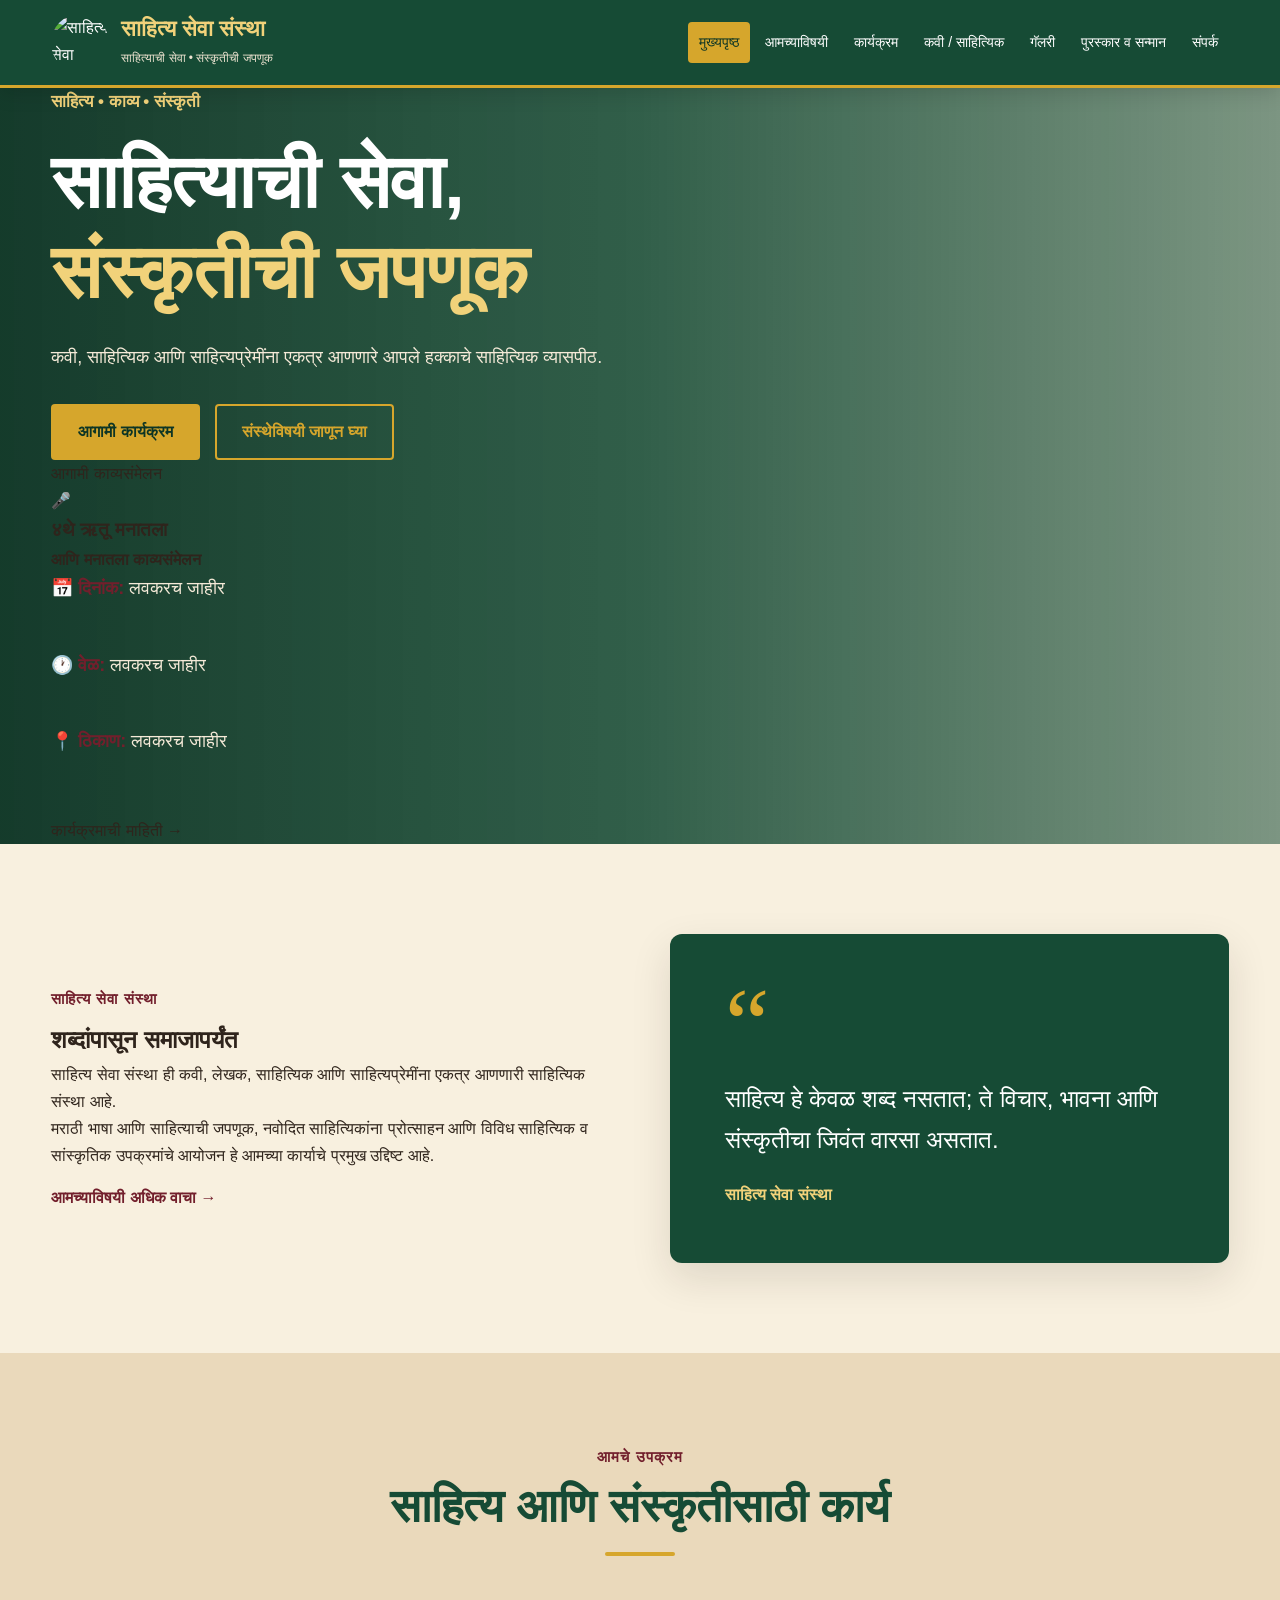
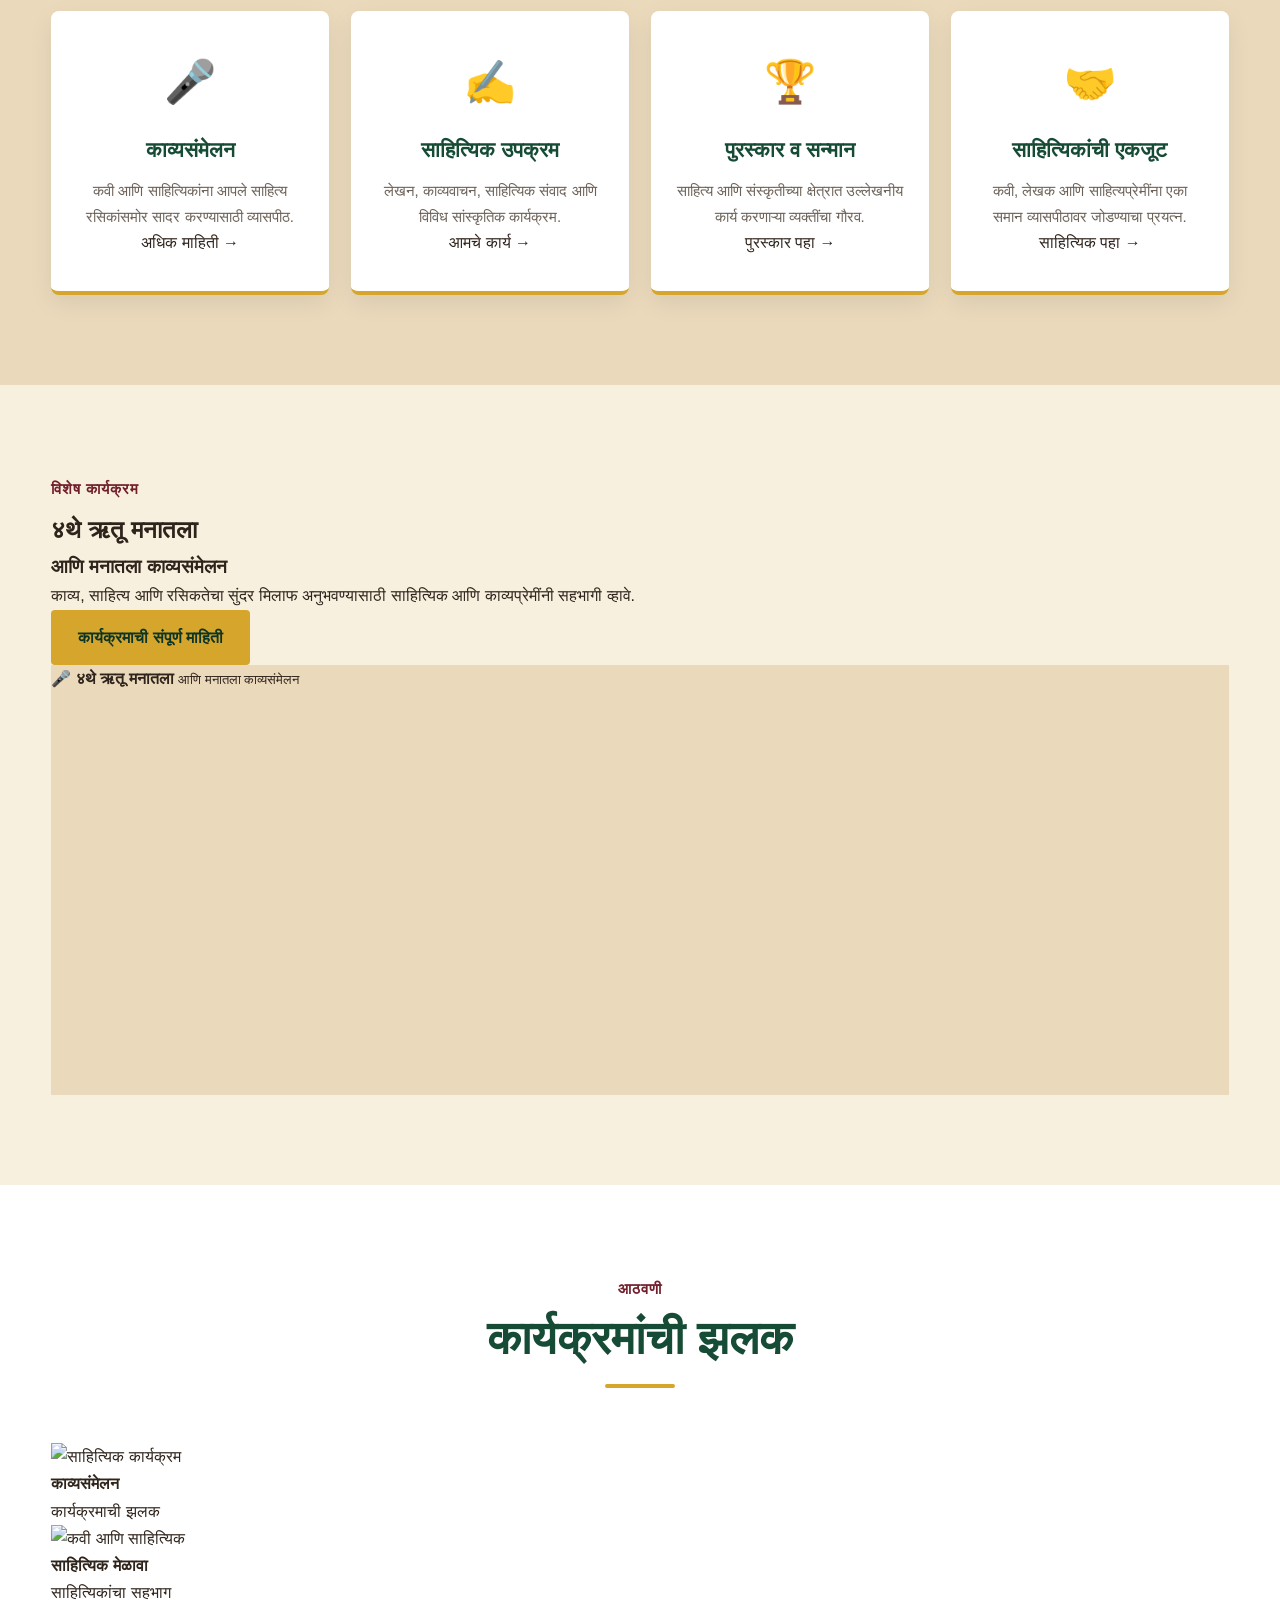
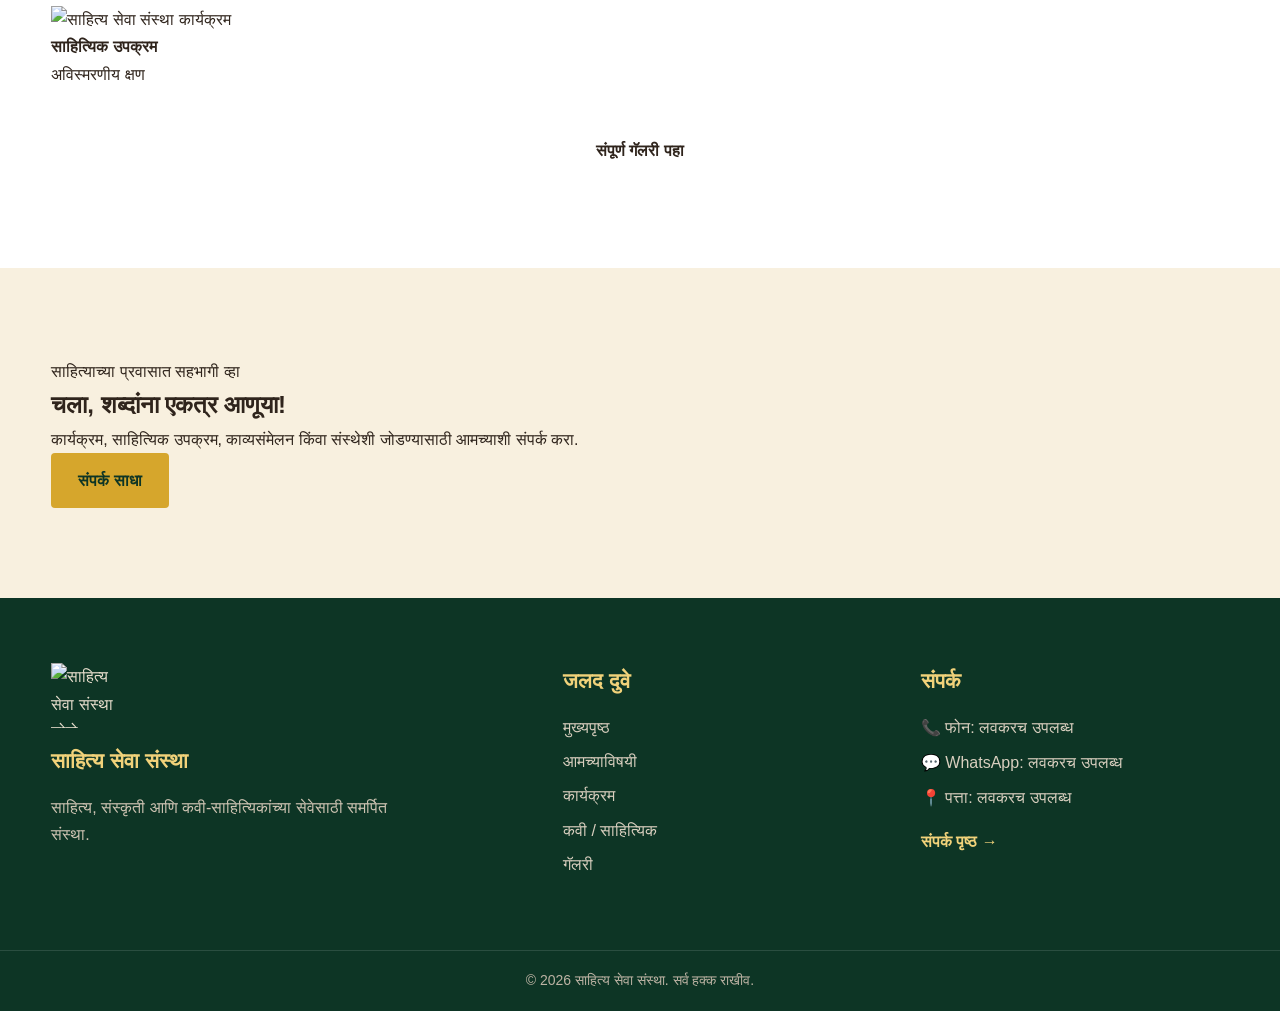
==== commit 61d66b34: "Update index.html" ====
--- a/index.html
+++ b/index.html
@@ -4,10 +4,10 @@
     <meta charset="UTF-8">
     <meta name="viewport" content="width=device-width, initial-scale=1.0">
 
-    <title>साहित्य सेवा संस्था</title>
+    <title>साहित्य सेवा संस्था | साहित्याची सेवा • संस्कृतीची जपणूक</title>
 
     <meta name="description"
-          content="साहित्य सेवा संस्था - साहित्य, काव्य आणि संस्कृतीच्या सेवेसाठी समर्पित संस्था.">
+          content="साहित्य सेवा संस्था — कवी, साहित्यिक आणि साहित्यप्रेमींना जोडणारे व्यासपीठ.">
 
     <link rel="stylesheet" href="style.css">
 </head>
@@ -16,175 +16,195 @@
 
     <!-- HEADER -->
     <header class="site-header">
+
         <div class="container header-inner">
 
             <a href="index.html" class="logo">
-                <img src="images/logo.png" alt="साहित्य सेवा संस्था लोगो">
+
+                <img src="images/logo.png"
+                     alt="साहित्य सेवा संस्था लोगो">
 
                 <div class="logo-text">
+
                     <h1>साहित्य सेवा संस्था</h1>
-                    <span>साहित्याची सेवा • संस्कृतीची जपणूक</span>
-                </div>
+
+                    <span>
+                        साहित्याची सेवा • संस्कृतीची जपणूक
+                    </span>
+
+                </div>
+
             </a>
 
-            <button class="menu-toggle" id="menuToggle" aria-label="Menu">
+
+            <button class="menu-toggle"
+                    id="menuToggle"
+                    aria-label="Menu"
+                    aria-expanded="false">
+
                 ☰
+
             </button>
 
+
             <nav class="main-nav" id="mainNav">
-                <a href="index.html" class="active">मुख्यपृष्ठ</a>
-                <a href="about.html">आमच्याविषयी</a>
-                <a href="events.html">कार्यक्रम</a>
-                <a href="poets.html">कवी / साहित्यिक</a>
-                <a href="gallery.html">गॅलरी</a>
-                <a href="awards.html">पुरस्कार व सन्मान</a>
-                <a href="contact.html">संपर्क</a>
+
+                <a href="index.html" class="active">
+                    मुख्यपृष्ठ
+                </a>
+
+                <a href="about.html">
+                    आमच्याविषयी
+                </a>
+
+                <a href="events.html">
+                    कार्यक्रम
+                </a>
+
+                <a href="poets.html">
+                    कवी / साहित्यिक
+                </a>
+
+                <a href="gallery.html">
+                    गॅलरी
+                </a>
+
+                <a href="awards.html">
+                    पुरस्कार व सन्मान
+                </a>
+
+                <a href="contact.html">
+                    संपर्क
+                </a>
+
             </nav>
 
         </div>
+
     </header>
 
 
     <!-- HERO SECTION -->
     <section class="hero">
+
         <div class="container hero-content">
 
             <div class="hero-text">
 
                 <span class="hero-tag">
-                    ॥ साहित्य सेवा हीच संस्कृती सेवा ॥
+                    साहित्य • काव्य • संस्कृती
                 </span>
 
                 <h2>
-                    साहित्याच्या सेवेतून
-                    <span>संस्कृतीचा जागर</span>
+                    साहित्याची सेवा,<br>
+                    <span>संस्कृतीची जपणूक</span>
                 </h2>
 
                 <p>
-                    कवी, साहित्यिक आणि रसिकांना एकत्र आणत
-                    साहित्याच्या माध्यमातून समाजात विचार,
-                    संस्कार आणि संवेदनशीलतेची ज्योत प्रज्वलित
-                    करण्याचा आमचा प्रयत्न.
-                </p>
+                    कवी, साहित्यिक आणि साहित्यप्रेमींना
+                    एकत्र आणणारे आपले हक्काचे साहित्यिक
+                    व्यासपीठ.
+                </p>
+
 
                 <div class="hero-buttons">
-                    <a href="events.html" class="btn btn-primary">
+
+                    <a href="events.html"
+                       class="btn btn-primary">
                         आगामी कार्यक्रम
                     </a>
 
-                    <a href="about.html" class="btn btn-outline">
-                        आमच्याविषयी
+                    <a href="about.html"
+                       class="btn btn-outline">
+                        संस्थेविषयी जाणून घ्या
                     </a>
-                </div>
-
-            </div>
-
-        </div>
+
+                </div>
+
+            </div>
+
+
+            <div class="hero-card">
+
+                <div class="hero-card-top">
+                    आगामी काव्यसंमेलन
+                </div>
+
+                <div class="hero-card-icon">
+                    🎤
+                </div>
+
+                <h3>
+                    ४थे ऋतू मनातला
+                </h3>
+
+                <h4>
+                    आणि मनातला काव्यसंमेलन
+                </h4>
+
+                <div class="event-details">
+
+                    <p>
+                        📅 <strong>दिनांक:</strong>
+                        लवकरच जाहीर
+                    </p>
+
+                    <p>
+                        🕐 <strong>वेळ:</strong>
+                        लवकरच जाहीर
+                    </p>
+
+                    <p>
+                        📍 <strong>ठिकाण:</strong>
+                        लवकरच जाहीर
+                    </p>
+
+                </div>
+
+                <a href="events.html"
+                   class="card-link">
+                    कार्यक्रमाची माहिती →
+                </a>
+
+            </div>
+
+        </div>
+
     </section>
 
 
-    <!-- UPCOMING EVENT -->
-    <section class="section upcoming-event">
-
-        <div class="container">
-
-            <div class="section-heading">
-                <span>विशेष आकर्षण</span>
-                <h2>आगामी काव्यसंमेलन</h2>
-                <div class="heading-line"></div>
-            </div>
-
-
-            <div class="event-card">
-
-                <div class="event-poster">
-                    <img src="images/poster.jpg"
-                         alt="आगामी काव्यसंमेलन पोस्टर">
-                </div>
-
-
-                <div class="event-info">
-
-                    <span class="event-label">
-                        आगामी कार्यक्रम
-                    </span>
-
-                    <h3>
-                        ४थे ऋतू मनातला
-                        आणि मनातला काव्यसंमेलन
-                    </h3>
-
-                    <p class="event-description">
-                        शब्दांच्या या सुंदर मैफलीत कवी,
-                        साहित्यिक आणि रसिकांनी मोठ्या संख्येने
-                        सहभागी व्हावे.
-                    </p>
-
-
-                    <div class="event-details">
-
-                        <div>
-                            <strong>📅 दिनांक</strong>
-                            <span>लवकरच जाहीर करण्यात येईल</span>
-                        </div>
-
-                        <div>
-                            <strong>⏰ वेळ</strong>
-                            <span>लवकरच जाहीर करण्यात येईल</span>
-                        </div>
-
-                        <div>
-                            <strong>📍 ठिकाण</strong>
-                            <span>लवकरच जाहीर करण्यात येईल</span>
-                        </div>
-
-                    </div>
-
-
-                    <a href="events.html" class="btn btn-primary">
-                        अधिक माहिती
-                    </a>
-
-                </div>
-
-            </div>
-
-        </div>
-
-    </section>
-
-
-    <!-- ABOUT SECTION -->
-    <section class="section about-preview">
+    <!-- ABOUT SHORT SECTION -->
+    <section class="section">
 
         <div class="container two-column">
 
-            <div class="about-content">
+            <div>
 
                 <span class="section-tag">
-                    आमच्याविषयी
+                    साहित्य सेवा संस्था
                 </span>
 
                 <h2>
-                    साहित्याच्या माध्यमातून
-                    समाजाशी नाते जोडणारी संस्था
+                    शब्दांपासून समाजापर्यंत
                 </h2>
 
                 <p>
-                    साहित्य सेवा संस्था ही साहित्य, काव्य आणि
-                    सांस्कृतिक उपक्रमांच्या माध्यमातून साहित्यिकांना
-                    व्यासपीठ उपलब्ध करून देण्यासाठी कार्यरत आहे.
-                </p>
-
-                <p>
-                    नवोदित कवी आणि साहित्यिकांना प्रोत्साहन देणे,
-                    साहित्यिकांचे योगदान समाजापर्यंत पोहोचवणे
-                    आणि मराठी साहित्य व संस्कृतीची समृद्ध परंपरा
-                    पुढे नेणे हे संस्थेचे प्रमुख ध्येय आहे.
-                </p>
-
-                <a href="about.html" class="text-link">
-                    अधिक वाचा →
+                    साहित्य सेवा संस्था ही कवी, लेखक,
+                    साहित्यिक आणि साहित्यप्रेमींना
+                    एकत्र आणणारी साहित्यिक संस्था आहे.
+                </p>
+
+                <p>
+                    मराठी भाषा आणि साहित्याची जपणूक,
+                    नवोदित साहित्यिकांना प्रोत्साहन आणि
+                    विविध साहित्यिक व सांस्कृतिक
+                    उपक्रमांचे आयोजन हे आमच्या कार्याचे
+                    प्रमुख उद्दिष्ट आहे.
+                </p>
+
+                <a href="about.html"
+                   class="text-link">
+                    आमच्याविषयी अधिक वाचा →
                 </a>
 
             </div>
@@ -192,15 +212,18 @@
 
             <div class="about-box">
 
-                <div class="quote-mark">“</div>
-
-                <p>
-                    शब्द हे केवळ व्यक्त होण्याचे माध्यम नाही,
-                    तर समाजाला विचार देण्याचे सामर्थ्य आहे.
+                <div class="quote-mark">
+                    “
+                </div>
+
+                <p>
+                    साहित्य हे केवळ शब्द नसतात;
+                    ते विचार, भावना आणि संस्कृतीचा
+                    जिवंत वारसा असतात.
                 </p>
 
                 <span>
-                    — साहित्य सेवा संस्था
+                    साहित्य सेवा संस्था
                 </span>
 
             </div>
@@ -217,10 +240,12 @@
 
             <div class="section-heading">
 
-                <span>आमचे कार्य</span>
+                <span>
+                    आमचे उपक्रम
+                </span>
 
                 <h2>
-                    उपक्रम आणि साहित्यसेवा
+                    साहित्य आणि संस्कृतीसाठी कार्य
                 </h2>
 
                 <div class="heading-line"></div>
@@ -230,10 +255,11 @@
 
             <div class="activity-grid">
 
+
                 <article class="activity-card">
 
                     <div class="activity-icon">
-                        ✍️
+                        🎤
                     </div>
 
                     <h3>
@@ -241,9 +267,14 @@
                     </h3>
 
                     <p>
-                        कवी आणि रसिकांसाठी विविध काव्यसंमेलने
-                        आणि साहित्यिक कार्यक्रमांचे आयोजन.
-                    </p>
+                        कवी आणि साहित्यिकांना आपले
+                        साहित्य रसिकांसमोर सादर करण्यासाठी
+                        व्यासपीठ.
+                    </p>
+
+                    <a href="events.html">
+                        अधिक माहिती →
+                    </a>
 
                 </article>
 
@@ -251,7 +282,7 @@
                 <article class="activity-card">
 
                     <div class="activity-icon">
-                        📚
+                        ✍️
                     </div>
 
                     <h3>
@@ -259,9 +290,13 @@
                     </h3>
 
                     <p>
-                        साहित्यिकांच्या सर्जनशीलतेला प्रोत्साहन
-                        देणारे विविध साहित्यिक उपक्रम.
-                    </p>
+                        लेखन, काव्यवाचन, साहित्यिक संवाद
+                        आणि विविध सांस्कृतिक कार्यक्रम.
+                    </p>
+
+                    <a href="about.html">
+                        आमचे कार्य →
+                    </a>
 
                 </article>
 
@@ -277,9 +312,14 @@
                     </h3>
 
                     <p>
-                        उल्लेखनीय साहित्यिक कार्य करणाऱ्या
-                        व्यक्तींचा गौरव आणि सन्मान.
-                    </p>
+                        साहित्य आणि संस्कृतीच्या क्षेत्रात
+                        उल्लेखनीय कार्य करणाऱ्या व्यक्तींचा
+                        गौरव.
+                    </p>
+
+                    <a href="awards.html">
+                        पुरस्कार पहा →
+                    </a>
 
                 </article>
 
@@ -287,19 +327,90 @@
                 <article class="activity-card">
 
                     <div class="activity-icon">
-                        🎭
+                        🤝
                     </div>
 
                     <h3>
-                        सांस्कृतिक कार्यक्रम
+                        साहित्यिकांची एकजूट
                     </h3>
 
                     <p>
-                        मराठी भाषा, साहित्य आणि संस्कृतीशी
-                        निगडित विविध सांस्कृतिक उपक्रम.
-                    </p>
+                        कवी, लेखक आणि साहित्यप्रेमींना
+                        एका समान व्यासपीठावर जोडण्याचा
+                        प्रयत्न.
+                    </p>
+
+                    <a href="poets.html">
+                        साहित्यिक पहा →
+                    </a>
 
                 </article>
+
+            </div>
+
+        </div>
+
+    </section>
+
+
+    <!-- UPCOMING EVENT -->
+    <section class="section upcoming-event">
+
+        <div class="container">
+
+            <div class="event-highlight">
+
+                <div class="event-highlight-text">
+
+                    <span class="section-tag">
+                        विशेष कार्यक्रम
+                    </span>
+
+                    <h2>
+                        ४थे ऋतू मनातला
+                    </h2>
+
+                    <h3>
+                        आणि मनातला काव्यसंमेलन
+                    </h3>
+
+                    <p>
+                        काव्य, साहित्य आणि रसिकतेचा सुंदर
+                        मिलाफ अनुभवण्यासाठी साहित्यिक
+                        आणि काव्यप्रेमींनी सहभागी व्हावे.
+                    </p>
+
+                    <a href="events.html"
+                       class="btn btn-primary">
+                        कार्यक्रमाची संपूर्ण माहिती
+                    </a>
+
+                </div>
+
+
+                <div class="event-poster">
+
+                    <img src="images/poster.jpg"
+                         alt="४थे ऋतू मनातला काव्यसंमेलन पोस्टर"
+                         onerror="this.style.display='none'">
+
+                    <div class="poster-fallback">
+
+                        <span>
+                            🎤
+                        </span>
+
+                        <strong>
+                            ४थे ऋतू मनातला
+                        </strong>
+
+                        <small>
+                            आणि मनातला काव्यसंमेलन
+                        </small>
+
+                    </div>
+
+                </div>
 
             </div>
 
@@ -315,10 +426,12 @@
 
             <div class="section-heading">
 
-                <span>आठवणींचा ठेवा</span>
+                <span>
+                    आठवणी
+                </span>
 
                 <h2>
-                    कार्यक्रम गॅलरी
+                    कार्यक्रमांची झलक
                 </h2>
 
                 <div class="heading-line"></div>
@@ -326,21 +439,69 @@
             </div>
 
 
-            <div class="gallery-grid">
-
-                <a href="gallery.html" class="gallery-item">
+            <div class="photo-grid">
+
+
+                <a href="gallery.html"
+                   class="gallery-card">
+
                     <img src="images/gallery1.jpg"
-                         alt="साहित्य सेवा संस्थेचा कार्यक्रम">
-                </a>
-
-                <a href="gallery.html" class="gallery-item">
+                         alt="साहित्यिक कार्यक्रम">
+
+                    <div class="gallery-overlay">
+
+                        <h4>
+                            काव्यसंमेलन
+                        </h4>
+
+                        <p>
+                            कार्यक्रमाची झलक
+                        </p>
+
+                    </div>
+
+                </a>
+
+
+                <a href="gallery.html"
+                   class="gallery-card">
+
                     <img src="images/gallery2.jpg"
-                         alt="काव्यसंमेलन">
-                </a>
-
-                <a href="gallery.html" class="gallery-item">
+                         alt="कवी आणि साहित्यिक">
+
+                    <div class="gallery-overlay">
+
+                        <h4>
+                            साहित्यिक मेळावा
+                        </h4>
+
+                        <p>
+                            साहित्यिकांचा सहभाग
+                        </p>
+
+                    </div>
+
+                </a>
+
+
+                <a href="gallery.html"
+                   class="gallery-card">
+
                     <img src="images/gallery3.jpg"
-                         alt="साहित्यिक कार्यक्रम">
+                         alt="साहित्य सेवा संस्था कार्यक्रम">
+
+                    <div class="gallery-overlay">
+
+                        <h4>
+                            साहित्यिक उपक्रम
+                        </h4>
+
+                        <p>
+                            अविस्मरणीय क्षण
+                        </p>
+
+                    </div>
+
                 </a>
 
             </div>
@@ -348,7 +509,8 @@
 
             <div class="center-button">
 
-                <a href="gallery.html" class="btn btn-outline">
+                <a href="gallery.html"
+                   class="btn btn-secondary">
                     संपूर्ण गॅलरी पहा
                 </a>
 
@@ -360,26 +522,37 @@
 
 
     <!-- CONTACT CTA -->
-    <section class="contact-cta">
+    <section class="section home-contact">
 
         <div class="container">
 
-            <div>
-
-                <span>
-                    साहित्याशी जोडले जा
-                </span>
-
-                <h2>
-                    आपल्या पुढील साहित्यिक
-                    प्रवासात सहभागी व्हा
-                </h2>
-
-            </div>
-
-            <a href="contact.html" class="btn btn-light">
-                आमच्याशी संपर्क साधा
-            </a>
+            <div class="cta-box">
+
+                <div>
+
+                    <span>
+                        साहित्याच्या प्रवासात सहभागी व्हा
+                    </span>
+
+                    <h2>
+                        चला, शब्दांना एकत्र आणूया!
+                    </h2>
+
+                    <p>
+                        कार्यक्रम, साहित्यिक उपक्रम,
+                        काव्यसंमेलन किंवा संस्थेशी
+                        जोडण्यासाठी आमच्याशी संपर्क करा.
+                    </p>
+
+                </div>
+
+
+                <a href="contact.html"
+                   class="btn btn-primary">
+                    संपर्क साधा
+                </a>
+
+            </div>
 
         </div>
 
@@ -390,6 +563,7 @@
     <footer class="site-footer">
 
         <div class="container footer-grid">
+
 
             <div class="footer-about">
 
@@ -486,3 +660,4 @@
     <script src="script.js"></script>
 
 </body>
+</html>
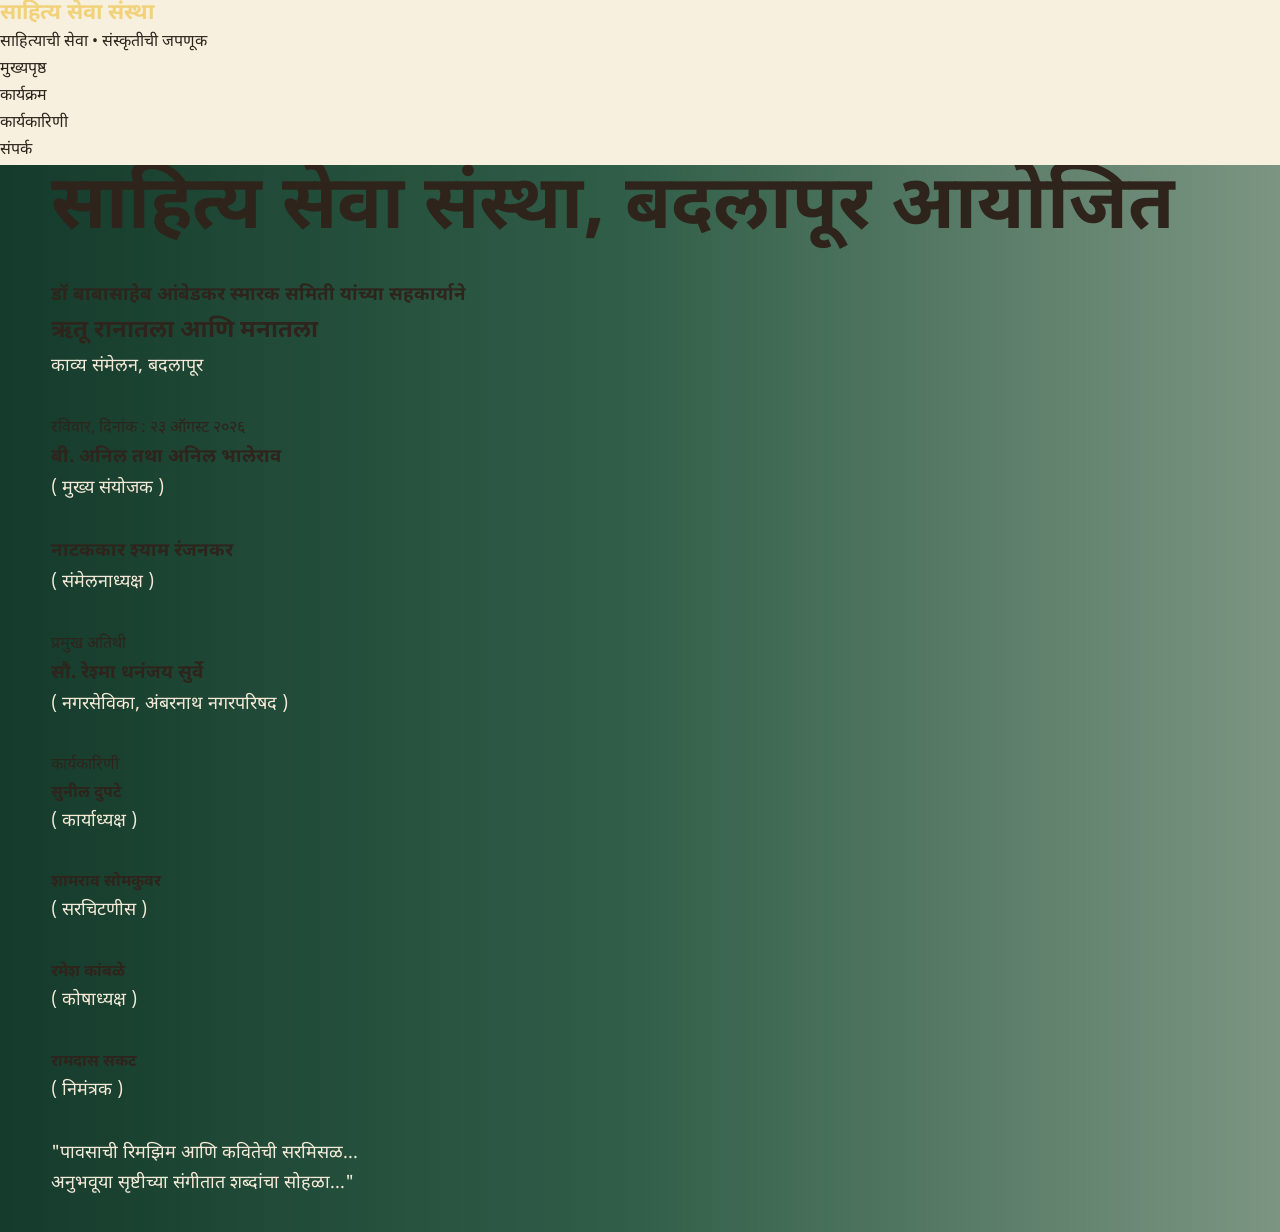
==== commit ff79a59f: "Update index.html" ====
--- a/index.html
+++ b/index.html
@@ -3,661 +3,97 @@
 <head>
     <meta charset="UTF-8">
     <meta name="viewport" content="width=device-width, initial-scale=1.0">
-
-    <title>साहित्य सेवा संस्था | साहित्याची सेवा • संस्कृतीची जपणूक</title>
-
-    <meta name="description"
-          content="साहित्य सेवा संस्था — कवी, साहित्यिक आणि साहित्यप्रेमींना जोडणारे व्यासपीठ.">
-
+    <title>साहित्य सेवा संस्था, बदलापूर</title>
     <link rel="stylesheet" href="style.css">
+    <link href="https://fonts.googleapis.com/css2?family=Yatin:wght@400;700&family=Noto+Sans+Devanagari:wght@400;600;700;800&display=swap" rel="stylesheet">
 </head>
-
 <body>
 
-    <!-- HEADER -->
-    <header class="site-header">
-
-        <div class="container header-inner">
-
-            <a href="index.html" class="logo">
-
-                <img src="images/logo.png"
-                     alt="साहित्य सेवा संस्था लोगो">
-
-                <div class="logo-text">
-
-                    <h1>साहित्य सेवा संस्था</h1>
-
-                    <span>
-                        साहित्याची सेवा • संस्कृतीची जपणूक
-                    </span>
-
-                </div>
-
-            </a>
-
-
-            <button class="menu-toggle"
-                    id="menuToggle"
-                    aria-label="Menu"
-                    aria-expanded="false">
-
-                ☰
-
-            </button>
-
-
-            <nav class="main-nav" id="mainNav">
-
-                <a href="index.html" class="active">
-                    मुख्यपृष्ठ
-                </a>
-
-                <a href="about.html">
-                    आमच्याविषयी
-                </a>
-
-                <a href="events.html">
-                    कार्यक्रम
-                </a>
-
-                <a href="poets.html">
-                    कवी / साहित्यिक
-                </a>
-
-                <a href="gallery.html">
-                    गॅलरी
-                </a>
-
-                <a href="awards.html">
-                    पुरस्कार व सन्मान
-                </a>
-
-                <a href="contact.html">
-                    संपर्क
-                </a>
-
-            </nav>
-
+    <!-- नेव्हिगेशन बार -->
+    <header class="navbar">
+        <div class="logo-container">
+            <div class="logo-text">
+                <h1>साहित्य सेवा संस्था</h1>
+                <p>साहित्याची सेवा • संस्कृतीची जपणूक</p>
+            </div>
         </div>
-
+        <nav>
+            <ul>
+                <li><a href="#" class="active">मुख्यपृष्ठ</a></li>
+                <li><a href="#">कार्यक्रम</a></li>
+                <li><a href="#">कार्यकारिणी</a></li>
+                <li><a href="#">संपर्क</a></li>
+            </ul>
+        </nav>
     </header>
 
-
-    <!-- HERO SECTION -->
+    <!-- मुख्य हिरो सेक्शन (बॅनर डिझाईननुसार) -->
     <section class="hero">
-
+        <div class="hero-overlay"></div>
         <div class="container hero-content">
-
-            <div class="hero-text">
-
-                <span class="hero-tag">
-                    साहित्य • काव्य • संस्कृती
-                </span>
-
-                <h2>
-                    साहित्याची सेवा,<br>
-                    <span>संस्कृतीची जपणूक</span>
-                </h2>
-
-                <p>
-                    कवी, साहित्यिक आणि साहित्यप्रेमींना
-                    एकत्र आणणारे आपले हक्काचे साहित्यिक
-                    व्यासपीठ.
-                </p>
-
-
-                <div class="hero-buttons">
-
-                    <a href="events.html"
-                       class="btn btn-primary">
-                        आगामी कार्यक्रम
-                    </a>
-
-                    <a href="about.html"
-                       class="btn btn-outline">
-                        संस्थेविषयी जाणून घ्या
-                    </a>
-
-                </div>
-
+            
+            <div class="sub-header">
+                <h2>साहित्य सेवा संस्था, बदलापूर आयोजित</h2>
+                <h3>डॉ बाबासाहेब आंबेडकर स्मारक समिती यांच्या सहकार्याने</h3>
             </div>
 
+            <div class="title-box">
+                <h1 class="main-title">ऋतू रानातला <span class="and">आणि</span> मनातला</h1>
+                <p class="subtitle">काव्य संमेलन, बदलापूर</p>
+            </div>
 
-            <div class="hero-card">
+            <!-- दिनांक बॅज -->
+            <div class="date-badge">
+                <span>रविवार, दिनांक : २३ ऑगस्ट २०२६</span>
+            </div>
 
-                <div class="hero-card-top">
-                    आगामी काव्यसंमेलन
+            <!-- मुख्य अतिथी आणि अध्यक्ष कार्ड -->
+            <div class="card-row grid-2">
+                <div class="glass-card">
+                    <h3 class="highlight-red">बी. अनिल तथा अनिल भालेराव</h3>
+                    <p class="role">( मुख्य संयोजक )</p>
                 </div>
+                <div class="glass-card">
+                    <h3 class="highlight-red">नाटककार श्याम रंजनकर</h3>
+                    <p class="role">( संमेलनाध्यक्ष )</p>
+                </div>
+            </div>
 
-                <div class="hero-card-icon">
-                    🎤
+            <!-- प्रमुख अतिथी -->
+            <div class="section-badge">प्रमुख अतिथी</div>
+            <div class="glass-card single-card">
+                <h3 class="highlight-red">सौ. रेश्मा धनंजय सुर्वे</h3>
+                <p class="role">( नगरसेविका, अंबरनाथ नगरपरिषद )</p>
+            </div>
+
+            <!-- कार्यकारिणी -->
+            <div class="section-badge yellow-badge">कार्यकारिणी</div>
+            <div class="glass-card grid-4">
+                <div class="member">
+                    <h4>सुनील दुपटे</h4>
+                    <p>( कार्याध्यक्ष )</p>
                 </div>
+                <div class="member">
+                    <h4>शामराव सोमकुवर</h4>
+                    <p>( सरचिटणीस )</p>
+                </div>
+                <div class="member">
+                    <h4>रमेश कांबळे</h4>
+                    <p>( कोषाध्यक्ष )</p>
+                </div>
+                <div class="member">
+                    <h4>रामदास सकट</h4>
+                    <p>( निमंत्रक )</p>
+                </div>
+            </div>
 
-                <h3>
-                    ४थे ऋतू मनातला
-                </h3>
-
-                <h4>
-                    आणि मनातला काव्यसंमेलन
-                </h4>
-
-                <div class="event-details">
-
-                    <p>
-                        📅 <strong>दिनांक:</strong>
-                        लवकरच जाहीर
-                    </p>
-
-                    <p>
-                        🕐 <strong>वेळ:</strong>
-                        लवकरच जाहीर
-                    </p>
-
-                    <p>
-                        📍 <strong>ठिकाण:</strong>
-                        लवकरच जाहीर
-                    </p>
-
-                </div>
-
-                <a href="events.html"
-                   class="card-link">
-                    कार्यक्रमाची माहिती →
-                </a>
-
+            <!-- पावसाळी कोट / टॅगलाईन -->
+            <div class="quote-circle">
+                <p>"पावसाची रिमझिम आणि कवितेची सरमिसळ...<br>अनुभवूया सृष्टीच्या संगीतात शब्दांचा सोहळा..."</p>
             </div>
 
         </div>
-
     </section>
-
-
-    <!-- ABOUT SHORT SECTION -->
-    <section class="section">
-
-        <div class="container two-column">
-
-            <div>
-
-                <span class="section-tag">
-                    साहित्य सेवा संस्था
-                </span>
-
-                <h2>
-                    शब्दांपासून समाजापर्यंत
-                </h2>
-
-                <p>
-                    साहित्य सेवा संस्था ही कवी, लेखक,
-                    साहित्यिक आणि साहित्यप्रेमींना
-                    एकत्र आणणारी साहित्यिक संस्था आहे.
-                </p>
-
-                <p>
-                    मराठी भाषा आणि साहित्याची जपणूक,
-                    नवोदित साहित्यिकांना प्रोत्साहन आणि
-                    विविध साहित्यिक व सांस्कृतिक
-                    उपक्रमांचे आयोजन हे आमच्या कार्याचे
-                    प्रमुख उद्दिष्ट आहे.
-                </p>
-
-                <a href="about.html"
-                   class="text-link">
-                    आमच्याविषयी अधिक वाचा →
-                </a>
-
-            </div>
-
-
-            <div class="about-box">
-
-                <div class="quote-mark">
-                    “
-                </div>
-
-                <p>
-                    साहित्य हे केवळ शब्द नसतात;
-                    ते विचार, भावना आणि संस्कृतीचा
-                    जिवंत वारसा असतात.
-                </p>
-
-                <span>
-                    साहित्य सेवा संस्था
-                </span>
-
-            </div>
-
-        </div>
-
-    </section>
-
-
-    <!-- ACTIVITIES -->
-    <section class="section activities">
-
-        <div class="container">
-
-            <div class="section-heading">
-
-                <span>
-                    आमचे उपक्रम
-                </span>
-
-                <h2>
-                    साहित्य आणि संस्कृतीसाठी कार्य
-                </h2>
-
-                <div class="heading-line"></div>
-
-            </div>
-
-
-            <div class="activity-grid">
-
-
-                <article class="activity-card">
-
-                    <div class="activity-icon">
-                        🎤
-                    </div>
-
-                    <h3>
-                        काव्यसंमेलन
-                    </h3>
-
-                    <p>
-                        कवी आणि साहित्यिकांना आपले
-                        साहित्य रसिकांसमोर सादर करण्यासाठी
-                        व्यासपीठ.
-                    </p>
-
-                    <a href="events.html">
-                        अधिक माहिती →
-                    </a>
-
-                </article>
-
-
-                <article class="activity-card">
-
-                    <div class="activity-icon">
-                        ✍️
-                    </div>
-
-                    <h3>
-                        साहित्यिक उपक्रम
-                    </h3>
-
-                    <p>
-                        लेखन, काव्यवाचन, साहित्यिक संवाद
-                        आणि विविध सांस्कृतिक कार्यक्रम.
-                    </p>
-
-                    <a href="about.html">
-                        आमचे कार्य →
-                    </a>
-
-                </article>
-
-
-                <article class="activity-card">
-
-                    <div class="activity-icon">
-                        🏆
-                    </div>
-
-                    <h3>
-                        पुरस्कार व सन्मान
-                    </h3>
-
-                    <p>
-                        साहित्य आणि संस्कृतीच्या क्षेत्रात
-                        उल्लेखनीय कार्य करणाऱ्या व्यक्तींचा
-                        गौरव.
-                    </p>
-
-                    <a href="awards.html">
-                        पुरस्कार पहा →
-                    </a>
-
-                </article>
-
-
-                <article class="activity-card">
-
-                    <div class="activity-icon">
-                        🤝
-                    </div>
-
-                    <h3>
-                        साहित्यिकांची एकजूट
-                    </h3>
-
-                    <p>
-                        कवी, लेखक आणि साहित्यप्रेमींना
-                        एका समान व्यासपीठावर जोडण्याचा
-                        प्रयत्न.
-                    </p>
-
-                    <a href="poets.html">
-                        साहित्यिक पहा →
-                    </a>
-
-                </article>
-
-            </div>
-
-        </div>
-
-    </section>
-
-
-    <!-- UPCOMING EVENT -->
-    <section class="section upcoming-event">
-
-        <div class="container">
-
-            <div class="event-highlight">
-
-                <div class="event-highlight-text">
-
-                    <span class="section-tag">
-                        विशेष कार्यक्रम
-                    </span>
-
-                    <h2>
-                        ४थे ऋतू मनातला
-                    </h2>
-
-                    <h3>
-                        आणि मनातला काव्यसंमेलन
-                    </h3>
-
-                    <p>
-                        काव्य, साहित्य आणि रसिकतेचा सुंदर
-                        मिलाफ अनुभवण्यासाठी साहित्यिक
-                        आणि काव्यप्रेमींनी सहभागी व्हावे.
-                    </p>
-
-                    <a href="events.html"
-                       class="btn btn-primary">
-                        कार्यक्रमाची संपूर्ण माहिती
-                    </a>
-
-                </div>
-
-
-                <div class="event-poster">
-
-                    <img src="images/poster.jpg"
-                         alt="४थे ऋतू मनातला काव्यसंमेलन पोस्टर"
-                         onerror="this.style.display='none'">
-
-                    <div class="poster-fallback">
-
-                        <span>
-                            🎤
-                        </span>
-
-                        <strong>
-                            ४थे ऋतू मनातला
-                        </strong>
-
-                        <small>
-                            आणि मनातला काव्यसंमेलन
-                        </small>
-
-                    </div>
-
-                </div>
-
-            </div>
-
-        </div>
-
-    </section>
-
-
-    <!-- GALLERY PREVIEW -->
-    <section class="section gallery-preview">
-
-        <div class="container">
-
-            <div class="section-heading">
-
-                <span>
-                    आठवणी
-                </span>
-
-                <h2>
-                    कार्यक्रमांची झलक
-                </h2>
-
-                <div class="heading-line"></div>
-
-            </div>
-
-
-            <div class="photo-grid">
-
-
-                <a href="gallery.html"
-                   class="gallery-card">
-
-                    <img src="images/gallery1.jpg"
-                         alt="साहित्यिक कार्यक्रम">
-
-                    <div class="gallery-overlay">
-
-                        <h4>
-                            काव्यसंमेलन
-                        </h4>
-
-                        <p>
-                            कार्यक्रमाची झलक
-                        </p>
-
-                    </div>
-
-                </a>
-
-
-                <a href="gallery.html"
-                   class="gallery-card">
-
-                    <img src="images/gallery2.jpg"
-                         alt="कवी आणि साहित्यिक">
-
-                    <div class="gallery-overlay">
-
-                        <h4>
-                            साहित्यिक मेळावा
-                        </h4>
-
-                        <p>
-                            साहित्यिकांचा सहभाग
-                        </p>
-
-                    </div>
-
-                </a>
-
-
-                <a href="gallery.html"
-                   class="gallery-card">
-
-                    <img src="images/gallery3.jpg"
-                         alt="साहित्य सेवा संस्था कार्यक्रम">
-
-                    <div class="gallery-overlay">
-
-                        <h4>
-                            साहित्यिक उपक्रम
-                        </h4>
-
-                        <p>
-                            अविस्मरणीय क्षण
-                        </p>
-
-                    </div>
-
-                </a>
-
-            </div>
-
-
-            <div class="center-button">
-
-                <a href="gallery.html"
-                   class="btn btn-secondary">
-                    संपूर्ण गॅलरी पहा
-                </a>
-
-            </div>
-
-        </div>
-
-    </section>
-
-
-    <!-- CONTACT CTA -->
-    <section class="section home-contact">
-
-        <div class="container">
-
-            <div class="cta-box">
-
-                <div>
-
-                    <span>
-                        साहित्याच्या प्रवासात सहभागी व्हा
-                    </span>
-
-                    <h2>
-                        चला, शब्दांना एकत्र आणूया!
-                    </h2>
-
-                    <p>
-                        कार्यक्रम, साहित्यिक उपक्रम,
-                        काव्यसंमेलन किंवा संस्थेशी
-                        जोडण्यासाठी आमच्याशी संपर्क करा.
-                    </p>
-
-                </div>
-
-
-                <a href="contact.html"
-                   class="btn btn-primary">
-                    संपर्क साधा
-                </a>
-
-            </div>
-
-        </div>
-
-    </section>
-
-
-    <!-- FOOTER -->
-    <footer class="site-footer">
-
-        <div class="container footer-grid">
-
-
-            <div class="footer-about">
-
-                <img src="images/logo.png"
-                     alt="साहित्य सेवा संस्था लोगो"
-                     class="footer-logo">
-
-                <h3>
-                    साहित्य सेवा संस्था
-                </h3>
-
-                <p>
-                    साहित्य, संस्कृती आणि कवी-साहित्यिकांच्या
-                    सेवेसाठी समर्पित संस्था.
-                </p>
-
-            </div>
-
-
-            <div class="footer-links">
-
-                <h3>
-                    जलद दुवे
-                </h3>
-
-                <a href="index.html">
-                    मुख्यपृष्ठ
-                </a>
-
-                <a href="about.html">
-                    आमच्याविषयी
-                </a>
-
-                <a href="events.html">
-                    कार्यक्रम
-                </a>
-
-                <a href="poets.html">
-                    कवी / साहित्यिक
-                </a>
-
-                <a href="gallery.html">
-                    गॅलरी
-                </a>
-
-            </div>
-
-
-            <div class="footer-contact">
-
-                <h3>
-                    संपर्क
-                </h3>
-
-                <p>
-                    📞 फोन: लवकरच उपलब्ध
-                </p>
-
-                <p>
-                    💬 WhatsApp: लवकरच उपलब्ध
-                </p>
-
-                <p>
-                    📍 पत्ता: लवकरच उपलब्ध
-                </p>
-
-                <a href="contact.html">
-                    संपर्क पृष्ठ →
-                </a>
-
-            </div>
-
-        </div>
-
-
-        <div class="footer-bottom">
-
-            <div class="container">
-
-                <p>
-                    © <span id="currentYear"></span>
-                    साहित्य सेवा संस्था.
-                    सर्व हक्क राखीव.
-                </p>
-
-            </div>
-
-        </div>
-
-    </footer>
-
-
-    <!-- JAVASCRIPT -->
-    <script src="script.js"></script>
 
 </body>
 </html>
